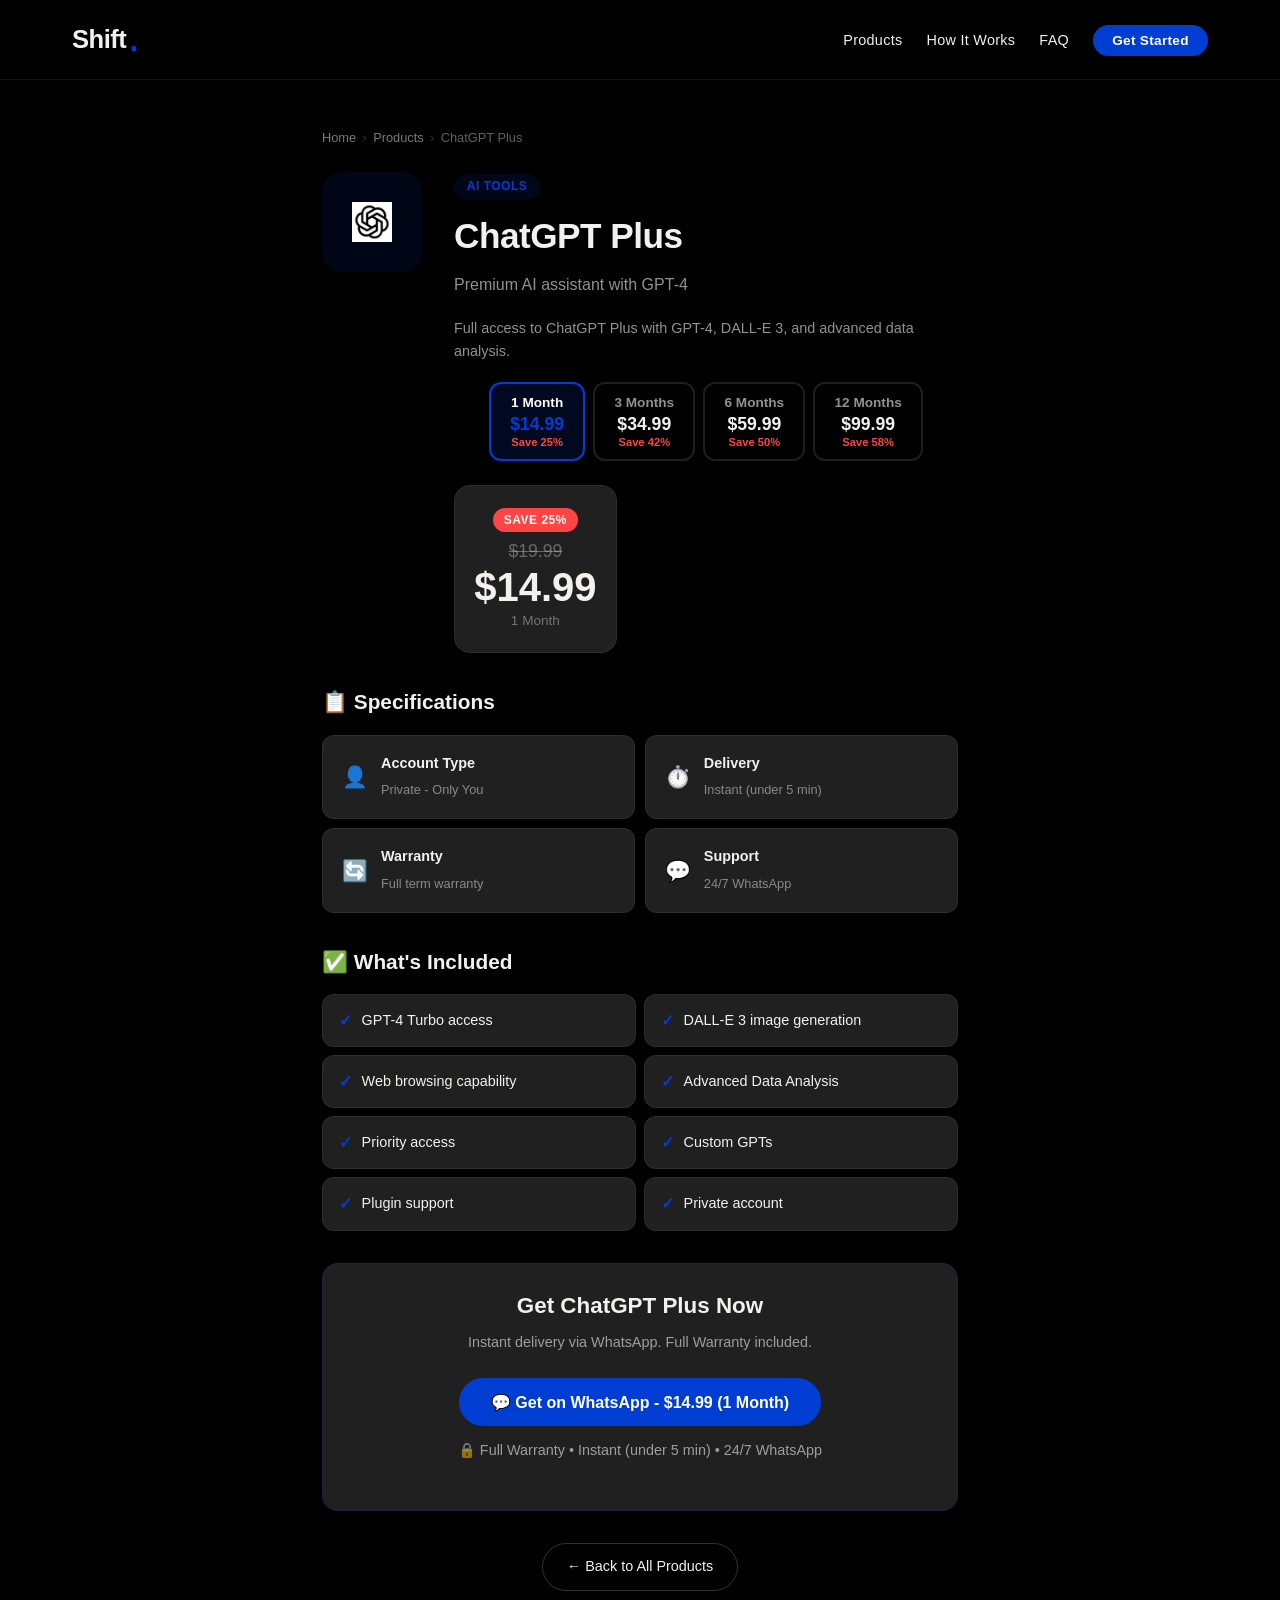
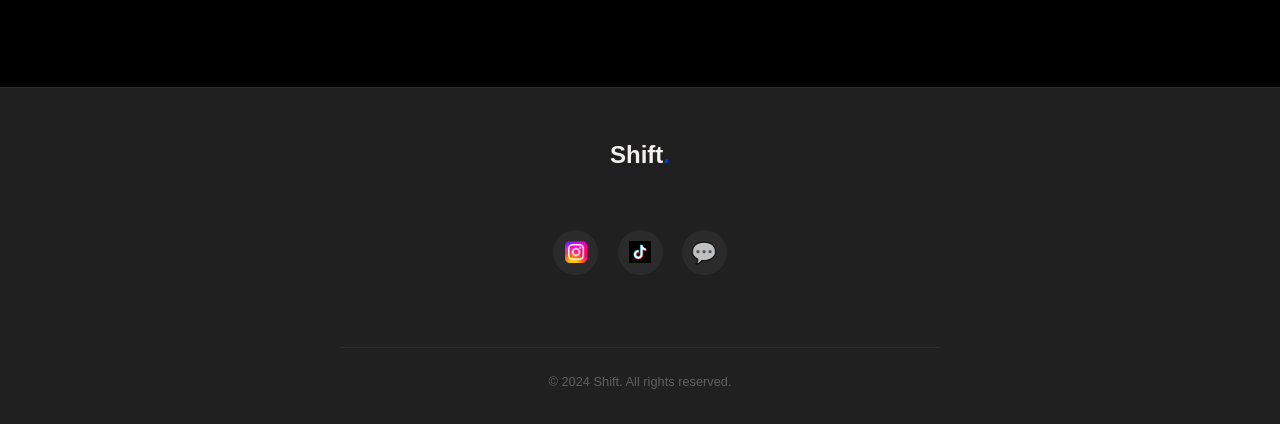
==== product.html @ 3e0c316a "Initial commit - Shift Agency website" ====
<!DOCTYPE html>
<html lang="en">
<head>
    <meta charset="UTF-8">
    <meta name="viewport" content="width=device-width, initial-scale=1.0, maximum-scale=1.0, user-scalable=no">
    <meta name="theme-color" content="#000000">
    <title>Product Details - Shift</title>
    <link rel="stylesheet" href="styles.css">
    <style>
        .product-detail {
            padding: 6rem 1rem 3rem;
            max-width: 700px;
            margin: 0 auto;
        }
        .breadcrumb {
            display: flex;
            align-items: center;
            gap: 0.4rem;
            margin-bottom: 1.5rem;
            color: rgba(242, 241, 238, 0.4);
            font-size: 0.8rem;
            flex-wrap: wrap;
        }
        .breadcrumb a {
            color: rgba(242, 241, 238, 0.5);
            text-decoration: none;
            transition: var(--transition);
        }
        .breadcrumb a:hover, .breadcrumb a:active { color: var(--blue); }
        .breadcrumb .separator { color: rgba(242, 241, 238, 0.2); }
        .product-header {
            display: flex;
            gap: 1.2rem;
            margin-bottom: 2rem;
            flex-direction: column;
            align-items: center;
            text-align: center;
        }
        .product-icon-large {
            font-size: 4rem;
            background: rgba(0, 62, 211, 0.1);
            width: 100px;
            height: 100px;
            border-radius: 20px;
            display: flex;
            align-items: center;
            justify-content: center;
            flex-shrink: 0;
        }
        .product-info { width: 100%; }
        .product-category-tag {
            display: inline-block;
            background: rgba(0, 62, 211, 0.12);
            color: var(--blue);
            padding: 0.2rem 0.8rem;
            border-radius: 50px;
            font-size: 0.75rem;
            font-weight: 600;
            letter-spacing: 0.5px;
            text-transform: uppercase;
            margin-bottom: 0.5rem;
        }
        .product-info h1 {
            font-size: 1.8rem;
            font-weight: 900;
            margin-bottom: 0.5rem;
            letter-spacing: -0.5px;
        }
        .product-info .tagline {
            color: rgba(242, 241, 238, 0.6);
            font-size: 1rem;
            margin-bottom: 1.2rem;
        }
        .price-box {
            background: var(--dark-grey);
            border-radius: 16px;
            padding: 1.2rem;
            border: 1px solid rgba(242, 241, 238, 0.06);
            display: inline-block;
            text-align: center;
        }
        .price-box .discount-badge {
            background: var(--red);
            color: var(--white);
            padding: 0.15rem 0.7rem;
            border-radius: 50px;
            font-size: 0.75rem;
            font-weight: 700;
            display: inline-block;
            margin-bottom: 0.3rem;
        }
        .price-box .old-price {
            font-size: 1.1rem;
            color: rgba(242, 241, 238, 0.35);
            text-decoration: line-through;
            margin-bottom: 0.15rem;
        }
        .price-box .current-price {
            font-size: 2.5rem;
            font-weight: 900;
            color: var(--light-yellow);
            line-height: 1;
        }
        .price-box .period {
            color: rgba(242, 241, 238, 0.4);
            font-size: 0.85rem;
        }
        .specs-grid {
            display: grid;
            grid-template-columns: 1fr;
            gap: 0.6rem;
            margin-bottom: 2rem;
        }
        .spec-item {
            background: var(--dark-grey);
            border-radius: 12px;
            padding: 1rem 1.2rem;
            border: 1px solid rgba(242, 241, 238, 0.06);
            display: flex;
            align-items: center;
            gap: 0.8rem;
        }
        .spec-icon { font-size: 1.3rem; flex-shrink: 0; }
        .spec-text strong { display: block; font-size: 0.9rem; margin-bottom: 0.1rem; }
        .spec-text span { color: rgba(242, 241, 238, 0.5); font-size: 0.8rem; }
        .features-list {
            list-style: none;
            display: grid;
            grid-template-columns: 1fr;
            gap: 0.5rem;
            margin-bottom: 2rem;
        }
        .features-list li {
            background: var(--dark-grey);
            border-radius: 12px;
            padding: 0.8rem 1rem;
            border: 1px solid rgba(242, 241, 238, 0.06);
            display: flex;
            align-items: center;
            gap: 0.6rem;
            font-size: 0.9rem;
        }
        .features-list li::before {
            content: '✓';
            color: var(--blue);
            font-weight: 700;
            font-size: 1rem;
            flex-shrink: 0;
        }
        .cta-box {
            background: var(--dark-grey);
            border-radius: 16px;
            padding: 1.5rem;
            text-align: center;
            border: 1px solid rgba(0, 62, 211, 0.2);
            margin-bottom: 2rem;
        }
        .cta-box h2 { font-size: 1.4rem; font-weight: 800; margin-bottom: 0.5rem; }
        .cta-box p { color: rgba(242, 241, 238, 0.6); margin-bottom: 1.5rem; font-size: 0.9rem; }
        .btn-get-now {
            background: var(--blue);
            color: var(--white);
            padding: 0.9rem 2rem;
            border-radius: 50px;
            font-weight: 700;
            font-size: 1rem;
            border: none;
            cursor: pointer;
            transition: var(--transition);
            text-decoration: none;
            display: inline-flex;
            align-items: center;
            justify-content: center;
            gap: 0.5rem;
            font-family: inherit;
            width: 100%;
            -webkit-tap-highlight-color: transparent;
        }
        .btn-get-now:hover, .btn-get-now:active {
            background: #0030a8;
            transform: translateY(-2px);
            box-shadow: 0 12px 35px rgba(0, 62, 211, 0.4);
        }
        .guarantee-text {
            color: rgba(242, 241, 238, 0.4);
            font-size: 0.8rem;
            margin-top: 0.8rem;
        }
        @media (min-width: 768px) {
            .product-detail { padding: 8rem 2rem 4rem; }
            .product-header { flex-direction: row; text-align: left; align-items: flex-start; gap: 2rem; }
            .product-info h1 { font-size: 2.2rem; }
            .features-list { grid-template-columns: repeat(2, 1fr); }
            .specs-grid { grid-template-columns: repeat(2, 1fr); }
            .btn-get-now { width: auto; }
        }
    </style>
</head>
<body>

    <nav class="navbar" id="navbar">
        <div class="nav-container">
            <a href="index.html" class="logo">Shift<span class="logo-dot">.</span></a>
            <ul class="nav-links" id="navLinks">
                <li><a href="index.html#products">Products</a></li>
                <li><a href="index.html#how-it-works">How It Works</a></li>
                <li><a href="index.html#faq">FAQ</a></li>
                <li><a href="index.html#products" class="nav-cta">Get Started</a></li>
            </ul>
            <div class="hamburger" id="hamburger" onclick="toggleMenu()">
                <span></span><span></span><span></span>
            </div>
        </div>
    </nav>

    <section class="product-detail" id="productDetail"></section>

    <footer class="footer">
        <div class="footer-container">
            <div class="footer-logo">Shift<span style="color: var(--blue);">.</span></div>
            <div class="footer-social">
                <a href="https://instagram.com/0shiftagency" target="_blank" title="Instagram">
                    <img src="images/instagram_logo.png" alt="Instagram" class="social-icon-img">
                </a>
                <a href="https://tiktok.com/@0shiftagency" target="_blank" title="TikTok">
                    <img src="images/tiktok_logo.png" alt="TikTok" class="social-icon-img">
                </a>
                <a href="#" onclick="openWhatsApp('General Inquiry', '0', ''); return false;" title="WhatsApp">💬</a>
            </div>
            <div class="footer-bottom"><p>&copy; 2024 Shift. All rights reserved.</p></div>
        </div>
    </footer>

    <div class="modal-overlay" id="whatsappModal">
        <div class="modal">
            <div class="modal-icon">💬</div>
            <h3>Complete on WhatsApp</h3>
            <p>You're interested in: <strong class="modal-product-name" id="modalProductName"></strong></p>
            <a href="#" class="btn-whatsapp" id="whatsappLink" target="_blank">💬 Continue to WhatsApp</a>
            <button class="btn-cancel" onclick="closeModal()">Cancel</button>
        </div>
    </div>

    <button class="scroll-top" id="scrollTop" onclick="window.scrollTo({top: 0, behavior: 'smooth'})">↑</button>

    <script src="script.js"></script>
</body>
</html>
---- styles.css ----
:root {
    --black: #000000;
    --dark-grey: #202020;
    --light-yellow: #f2f1ee;
    --blue: #003ed3;
    --white: #ffffff;
    --red: #ff4444;
    --green: #25D366;
    --transition: all 0.3s cubic-bezier(0.4, 0, 0.2, 1);
}

* {
    margin: 0;
    padding: 0;
    box-sizing: border-box;
}

html {
    scroll-behavior: smooth;
}

body {
    font-family: 'Inter', -apple-system, BlinkMacSystemFont, 'Segoe UI', Roboto, sans-serif;
    background-color: var(--black);
    color: var(--light-yellow);
    line-height: 1.6;
    overflow-x: hidden;
    -webkit-font-smoothing: antialiased;
}

/* ===== NAVBAR - Mobile First ===== */
.navbar {
    position: fixed;
    top: 0;
    left: 0;
    width: 100%;
    z-index: 1000;
    background: rgba(0, 0, 0, 0.9);
    backdrop-filter: blur(20px);
    -webkit-backdrop-filter: blur(20px);
    border-bottom: 1px solid rgba(242, 241, 238, 0.08);
    transition: var(--transition);
    padding: 0;
}

.navbar.scrolled {
    background: rgba(0, 0, 0, 0.95);
    box-shadow: 0 4px 30px rgba(0, 0, 0, 0.5);
}

.nav-container {
    max-width: 1200px;
    margin: 0 auto;
    display: flex;
    justify-content: space-between;
    align-items: center;
    padding: 1rem 1.2rem;
    flex-wrap: wrap;
}

.logo {
    font-size: 1.6rem;
    font-weight: 800;
    letter-spacing: -0.5px;
    color: var(--light-yellow);
    text-decoration: none;
    display: flex;
    align-items: center;
    gap: 0.2rem;
}

.logo-dot {
    color: var(--blue);
    font-size: 2rem;
    line-height: 1;
}

.nav-links {
    display: flex;
    list-style: none;
    gap: 1.5rem;
    align-items: center;
}

.nav-links a {
    color: var(--light-yellow);
    text-decoration: none;
    font-weight: 500;
    font-size: 0.9rem;
    transition: var(--transition);
    position: relative;
    letter-spacing: 0.3px;
}

.nav-links a::after {
    content: '';
    position: absolute;
    bottom: -4px;
    left: 0;
    width: 0;
    height: 2px;
    background: var(--blue);
    transition: var(--transition);
}

.nav-links a:hover,
.nav-links a.active {
    color: var(--blue);
}

.nav-links a:hover::after,
.nav-links a.active::after {
    width: 100%;
}

.nav-cta {
    background: var(--blue);
    padding: 0.5rem 1.2rem !important;
    border-radius: 50px;
    font-weight: 600 !important;
    color: var(--white) !important;
    font-size: 0.85rem !important;
}

.nav-cta:hover {
    background: #0030a8;
    transform: translateY(-2px);
    box-shadow: 0 8px 25px rgba(0, 62, 211, 0.4);
    color: var(--white) !important;
}

.nav-cta::after {
    display: none !important;
}

/* Social Icons in Nav */
.nav-social {
    display: flex;
    gap: 0.8rem;
    align-items: center;
}

.nav-social a {
    color: rgba(242, 241, 238, 0.6);
    font-size: 1.2rem;
    transition: var(--transition);
    text-decoration: none;
}

.nav-social a:hover {
    color: var(--blue);
    transform: translateY(-2px);
}

/* Mobile Menu */
.hamburger {
    display: none;
    flex-direction: column;
    cursor: pointer;
    gap: 5px;
    z-index: 1001;
    padding: 5px;
}

.hamburger span {
    width: 26px;
    height: 2.5px;
    background: var(--light-yellow);
    transition: var(--transition);
    border-radius: 2px;
    display: block;
}

.hamburger.active span:nth-child(1) {
    transform: rotate(45deg) translate(5px, 5px);
}

.hamburger.active span:nth-child(2) {
    opacity: 0;
}

.hamburger.active span:nth-child(3) {
    transform: rotate(-45deg) translate(5px, -5px);
}

/* ===== BUTTONS ===== */
.btn {
    padding: 0.75rem 1.5rem;
    border-radius: 50px;
    font-weight: 600;
    font-size: 0.9rem;
    text-decoration: none;
    cursor: pointer;
    border: none;
    transition: var(--transition);
    display: inline-flex;
    align-items: center;
    gap: 0.5rem;
    letter-spacing: 0.3px;
    font-family: inherit;
    -webkit-tap-highlight-color: transparent;
}

.btn-primary {
    background: var(--blue);
    color: var(--white);
}

.btn-primary:hover,
.btn-primary:active {
    background: #0030a8;
    transform: translateY(-2px);
    box-shadow: 0 10px 30px rgba(0, 62, 211, 0.4);
}

.btn-outline {
    background: transparent;
    color: var(--light-yellow);
    border: 2px solid var(--light-yellow);
}

.btn-outline:hover,
.btn-outline:active {
    background: var(--light-yellow);
    color: var(--black);
    transform: translateY(-2px);
}

.btn-whatsapp {
    background: var(--green);
    color: #fff;
    padding: 0.9rem 1.8rem;
    border-radius: 50px;
    font-weight: 600;
    font-size: 1rem;
    text-decoration: none;
    display: inline-flex;
    align-items: center;
    gap: 0.75rem;
    transition: var(--transition);
    border: none;
    cursor: pointer;
    font-family: inherit;
}

.btn-whatsapp:hover,
.btn-whatsapp:active {
    background: #1ea952;
    transform: translateY(-2px);
    box-shadow: 0 12px 35px rgba(37, 211, 102, 0.3);
}

.btn-back {
    background: transparent;
    color: var(--light-yellow);
    border: 1px solid rgba(242, 241, 238, 0.2);
    padding: 0.7rem 1.5rem;
    border-radius: 50px;
    font-weight: 500;
    font-size: 0.9rem;
    cursor: pointer;
    transition: var(--transition);
    display: inline-flex;
    align-items: center;
    gap: 0.5rem;
    text-decoration: none;
    font-family: inherit;
}

.btn-back:hover {
    background: rgba(242, 241, 238, 0.05);
    border-color: var(--blue);
    color: var(--blue);
}

.btn-buy {
    width: 100%;
    padding: 0.9rem;
    background: var(--blue);
    color: var(--white);
    border: none;
    border-radius: 50px;
    font-weight: 600;
    font-size: 0.95rem;
    cursor: pointer;
    transition: var(--transition);
    letter-spacing: 0.3px;
    font-family: inherit;
    -webkit-tap-highlight-color: transparent;
}

.btn-buy:hover,
.btn-buy:active {
    background: #0030a8;
    box-shadow: 0 10px 30px rgba(0, 62, 211, 0.4);
    transform: translateY(-2px);
}

.btn-buy.popular {
    background: var(--light-yellow);
    color: var(--black);
}

.btn-buy.popular:hover,
.btn-buy.popular:active {
    background: #e8e6d8;
    box-shadow: 0 10px 30px rgba(242, 241, 238, 0.3);
}

/* ===== SEARCH BAR ===== */
.search-section {
    padding: 1rem 1.2rem;
    max-width: 600px;
    margin: 0 auto;
}

.search-container {
    position: relative;
    width: 100%;
}

.search-input {
    width: 100%;
    padding: 0.9rem 1.2rem 0.9rem 3rem;
    border-radius: 50px;
    border: 2px solid rgba(242, 241, 238, 0.15);
    background: var(--dark-grey);
    color: var(--light-yellow);
    font-size: 1rem;
    font-family: inherit;
    transition: var(--transition);
    outline: none;
}

.search-input:focus {
    border-color: var(--blue);
    box-shadow: 0 0 0 4px rgba(0, 62, 211, 0.1);
}

.search-input::placeholder {
    color: rgba(242, 241, 238, 0.4);
}

.search-icon {
    position: absolute;
    left: 1.2rem;
    top: 50%;
    transform: translateY(-50%);
    color: rgba(242, 241, 238, 0.4);
    font-size: 1.1rem;
    pointer-events: none;
}

.search-clear {
    position: absolute;
    right: 1.2rem;
    top: 50%;
    transform: translateY(-50%);
    background: none;
    border: none;
    color: rgba(242, 241, 238, 0.4);
    cursor: pointer;
    font-size: 1.2rem;
    padding: 5px;
    display: none;
    transition: var(--transition);
}

.search-clear.visible {
    display: block;
}

.search-clear:hover {
    color: var(--light-yellow);
}

.no-results {
    text-align: center;
    padding: 3rem 1rem;
    color: rgba(242, 241, 238, 0.5);
    font-size: 1rem;
    grid-column: 1 / -1;
}

.no-results .icon {
    font-size: 3rem;
    display: block;
    margin-bottom: 1rem;
}

/* ===== SECTION HEADERS ===== */
.section-header {
    text-align: center;
    margin-bottom: 2.5rem;
    padding: 0 1rem;
}

.section-header h2 {
    font-size: 2rem;
    font-weight: 900;
    letter-spacing: -1px;
    margin-bottom: 0.75rem;
}

.section-header h2 span {
    color: var(--blue);
}

.section-header p {
    color: rgba(242, 241, 238, 0.6);
    font-size: 0.95rem;
    max-width: 500px;
    margin: 0 auto;
}

/* ===== PRICE STYLES ===== */
.price-container {
    display: flex;
    align-items: baseline;
    gap: 0.6rem;
    margin-bottom: 0.25rem;
    flex-wrap: wrap;
}

.current-price {
    font-size: 1.8rem;
    font-weight: 900;
    color: var(--light-yellow);
}

.old-price {
    font-size: 0.95rem;
    color: rgba(242, 241, 238, 0.4);
    text-decoration: line-through;
    font-weight: 500;
}

.discount-badge {
    background: var(--red);
    color: var(--white);
    padding: 0.15rem 0.6rem;
    border-radius: 50px;
    font-size: 0.75rem;
    font-weight: 700;
    letter-spacing: 0.5px;
}

.price-period {
    color: rgba(242, 241, 238, 0.4);
    font-size: 0.8rem;
    margin-top: 0.25rem;
}

/* ===== FOOTER ===== */
.footer {
    background: var(--dark-grey);
    padding: 3rem 1.2rem 2rem;
    border-top: 1px solid rgba(242, 241, 238, 0.05);
}

.footer-container {
    max-width: 600px;
    margin: 0 auto;
    display: flex;
    flex-direction: column;
    gap: 2rem;
    text-align: center;
}

.footer-logo {
    font-size: 1.5rem;
    font-weight: 800;
    margin-bottom: 1rem;
    color: var(--light-yellow);
}

.footer-about p {
    color: rgba(242, 241, 238, 0.5);
    font-size: 0.9rem;
    line-height: 1.7;
    max-width: 400px;
    margin: 0 auto;
}

.footer-social {
    display: flex;
    justify-content: center;
    gap: 1.2rem;
    margin: 0.5rem 0;
}

.footer-social a {
    width: 45px;
    height: 45px;
    border-radius: 50%;
    background: rgba(242, 241, 238, 0.05);
    display: flex;
    align-items: center;
    justify-content: center;
    color: rgba(242, 241, 238, 0.7);
    font-size: 1.3rem;
    text-decoration: none;
    transition: var(--transition);
}

.footer-social a:hover {
    background: var(--blue);
    color: var(--white);
    transform: translateY(-3px);
}

.footer-links {
    display: flex;
    justify-content: center;
    gap: 1.5rem;
    flex-wrap: wrap;
}

.footer-links a {
    color: rgba(242, 241, 238, 0.5);
    text-decoration: none;
    transition: var(--transition);
    font-size: 0.9rem;
}

.footer-links a:hover {
    color: var(--blue);
}

.footer-bottom {
    text-align: center;
    margin-top: 2rem;
    padding-top: 1.5rem;
    border-top: 1px solid rgba(242, 241, 238, 0.05);
    color: rgba(242, 241, 238, 0.3);
    font-size: 0.8rem;
}

/* ===== WHATSAPP MODAL ===== */
.modal-overlay {
    position: fixed;
    top: 0;
    left: 0;
    width: 100%;
    height: 100%;
    background: rgba(0, 0, 0, 0.85);
    backdrop-filter: blur(5px);
    z-index: 2000;
    display: flex;
    align-items: center;
    justify-content: center;
    opacity: 0;
    pointer-events: none;
    transition: opacity 0.3s ease;
    padding: 1rem;
}

.modal-overlay.active {
    opacity: 1;
    pointer-events: all;
}

.modal {
    background: var(--dark-grey);
    border-radius: 20px;
    padding: 2rem 1.5rem;
    text-align: center;
    max-width: 400px;
    width: 100%;
    border: 1px solid rgba(242, 241, 238, 0.1);
    transform: translateY(20px);
    transition: transform 0.3s ease;
}

.modal-overlay.active .modal {
    transform: translateY(0);
}

.modal-icon {
    width: 70px;
    height: 70px;
    background: rgba(37, 211, 102, 0.15);
    border-radius: 50%;
    display: flex;
    align-items: center;
    justify-content: center;
    font-size: 2rem;
    margin: 0 auto 1.2rem;
}

.modal h3 {
    font-size: 1.3rem;
    margin-bottom: 0.5rem;
}

.modal p {
    color: rgba(242, 241, 238, 0.6);
    margin-bottom: 1.2rem;
    font-size: 0.9rem;
}

.modal-product-name {
    color: var(--blue);
    font-weight: 700;
}

.btn-cancel {
    display: block;
    margin: 1rem auto 0;
    background: none;
    border: none;
    color: rgba(242, 241, 238, 0.5);
    cursor: pointer;
    font-size: 0.85rem;
    padding: 0.5rem;
    transition: var(--transition);
    font-family: inherit;
}

.btn-cancel:hover {
    color: var(--light-yellow);
}

/* ===== SCROLL TO TOP ===== */
.scroll-top {
    position: fixed;
    bottom: 1.5rem;
    right: 1.5rem;
    width: 45px;
    height: 45px;
    background: var(--blue);
    border-radius: 50%;
    display: flex;
    align-items: center;
    justify-content: center;
    cursor: pointer;
    border: none;
    color: var(--white);
    font-size: 1.2rem;
    opacity: 0;
    pointer-events: none;
    transition: var(--transition);
    z-index: 999;
    box-shadow: 0 4px 15px rgba(0, 62, 211, 0.3);
}

.scroll-top.visible {
    opacity: 1;
    pointer-events: all;
}

.scroll-top:active {
    background: #0030a8;
    transform: scale(0.95);
}

/* ===== ANIMATIONS ===== */
@keyframes fadeInUp {
    from {
        opacity: 0;
        transform: translateY(20px);
    }
    to {
        opacity: 1;
        transform: translateY(0);
    }
}

/* ===== MOBILE-FIRST MEDIA QUERIES ===== */
/* Small phones (320px - 374px) */
@media (max-width: 374px) {
    .hero h1 {
        font-size: 1.8rem !important;
    }
    .products-grid {
        grid-template-columns: 1fr !important;
    }
}

/* Most phones (375px - 767px) */
@media (max-width: 767px) {
    .nav-links {
        position: fixed;
        top: 0;
        right: -100%;
        width: 100%;
        height: 100vh;
        background: rgba(0, 0, 0, 0.98);
        backdrop-filter: blur(20px);
        flex-direction: column;
        justify-content: center;
        gap: 2rem;
        transition: right 0.3s ease;
        z-index: 1000;
    }

    .nav-links.active {
        right: 0;
    }

    .nav-links a {
        font-size: 1.2rem;
    }

    .hamburger {
        display: flex;
    }

    .nav-social {
        display: none;
    }

    .hero {
        min-height: auto !important;
        padding: 6rem 1rem 3rem !important;
    }

    .hero h1 {
        font-size: 2.2rem !important;
    }

    .hero-subtitle {
        font-size: 1rem !important;
    }

    .hero-buttons {
        flex-direction: column;
        align-items: center;
        gap: 0.8rem !important;
    }

    .hero-buttons .btn {
        width: 100%;
        justify-content: center;
    }

    .products-grid {
        grid-template-columns: 1fr;
    }

    .product-card {
        padding: 1.5rem !important;
    }

    .section-header h2 {
        font-size: 1.7rem;
    }

    .stats-container {
        grid-template-columns: repeat(2, 1fr) !important;
        gap: 1rem !important;
    }

    .stat-item h3 {
        font-size: 1.8rem !important;
    }

    .search-section {
        padding: 0.8rem 1rem;
    }
}

/* Tablets (768px - 1023px) */
@media (min-width: 768px) and (max-width: 1023px) {
    .products-grid {
        grid-template-columns: repeat(2, 1fr) !important;
    }
    
    .hero h1 {
        font-size: 3rem !important;
    }
}

/* Desktop (1024px+) */
@media (min-width: 1024px) {
    .nav-container {
        padding: 1.2rem 2rem;
    }

    .products-grid {
        grid-template-columns: repeat(3, 1fr);
    }

    .hero h1 {
        font-size: 3.5rem;
    }
}

/* Large Desktop (1200px+) */
@media (min-width: 1200px) {
    .products-grid {
        grid-template-columns: repeat(4, 1fr);
    }
}
/* ===== FAQ SECTION ===== */
.faq {
    padding: 3rem 1rem;
    background: var(--dark-grey);
}

.faq-container {
    max-width: 600px;
    margin: 0 auto;
}

.faq-item {
    background: rgba(0, 0, 0, 0.3);
    border-radius: 12px;
    margin-bottom: 0.75rem;
    cursor: pointer;
    transition: var(--transition);
    overflow: hidden;
    border: 1px solid rgba(242, 241, 238, 0.06);
}

.faq-item:hover {
    border-color: rgba(242, 241, 238, 0.12);
}

.faq-item.active {
    border-color: rgba(0, 62, 211, 0.3);
    background: rgba(0, 0, 0, 0.4);
}

.faq-question {
    display: flex;
    justify-content: space-between;
    align-items: center;
    padding: 1.2rem 1.5rem;
    font-weight: 600;
    font-size: 0.95rem;
    color: var(--light-yellow);
    gap: 1rem;
}

.faq-question .icon {
    font-size: 1.4rem;
    transition: transform 0.3s ease;
    color: var(--blue);
    flex-shrink: 0;
    width: 28px;
    height: 28px;
    display: flex;
    align-items: center;
    justify-content: center;
    background: rgba(0, 62, 211, 0.1);
    border-radius: 50%;
    line-height: 1;
}

.faq-item.active .faq-question .icon {
    transform: rotate(45deg);
    background: rgba(0, 62, 211, 0.2);
}

.faq-answer {
    max-height: 0;
    overflow: hidden;
    transition: max-height 0.4s ease, padding 0.4s ease;
    color: rgba(242, 241, 238, 0.6);
    font-size: 0.85rem;
    line-height: 1.7;
}

.faq-item.active .faq-answer {
    max-height: 500px;
    padding: 0 1.5rem 1.2rem 1.5rem;
}

/* Tablet & Desktop */
@media (min-width: 768px) {
    .faq {
        padding: 4rem 2rem;
    }
    
    .faq-question {
        font-size: 1rem;
        padding: 1.3rem 1.8rem;
    }
    
    .faq-item.active .faq-answer {
        padding: 0 1.8rem 1.3rem 1.8rem;
    }
}
/* =============================================
   DURATION SELECTOR STYLES (ADD TO styles.css)
   ============================================= */

.duration-selector {
    display: flex;
    flex-wrap: wrap;
    gap: 0.5rem;
    margin-bottom: 1.5rem;
    justify-content: center;
}

.duration-btn {
    padding: 0.7rem 1.2rem;
    border-radius: 12px;
    border: 2px solid rgba(242, 241, 238, 0.12);
    background: transparent;
    color: rgba(242, 241, 238, 0.6);
    cursor: pointer;
    font-size: 0.85rem;
    font-weight: 600;
    transition: var(--transition);
    font-family: inherit;
    -webkit-tap-highlight-color: transparent;
    text-align: center;
    min-width: 70px;
}

.duration-btn .dur-price {
    display: block;
    font-size: 1.1rem;
    font-weight: 800;
    margin-top: 0.2rem;
    color: var(--light-yellow);
}

.duration-btn .dur-save {
    display: block;
    font-size: 0.7rem;
    color: var(--red);
    margin-top: 0.1rem;
}

.duration-btn:hover {
    border-color: rgba(0, 62, 211, 0.4);
    color: var(--light-yellow);
}

.duration-btn.active {
    border-color: var(--blue);
    background: rgba(0, 62, 211, 0.15);
    color: var(--white);
}

.duration-btn.active .dur-price {
    color: var(--blue);
}

.duration-badge {
    display: inline-block;
    background: rgba(0, 62, 211, 0.1);
    color: var(--blue);
    padding: 0.2rem 0.7rem;
    border-radius: 50px;
    font-size: 0.7rem;
    font-weight: 600;
    margin-top: 0.5rem;
}

.no-duration-badge {
    display: inline-block;
    background: rgba(255, 68, 68, 0.1);
    color: var(--red);
    padding: 0.2rem 0.7rem;
    border-radius: 50px;
    font-size: 0.7rem;
    font-weight: 600;
    margin-top: 0.5rem;
}

/* Product icon container for images */
.product-icon img,
.product-icon-large img {
    width: 40px;
    height: 40px;
    object-fit: contain;
}

.product-icon-large img {
    width: 60px;
    height: 60px;
}

/* Social icon images in nav & footer */
.social-icon-img {
    width: 22px;
    height: 22px;
    object-fit: contain;
    vertical-align: middle;
}

.footer-social .social-icon-img {
    width: 22px;
    height: 22px;
}

/* FAQ section (if missing) */
.faq {
    padding: 3rem 1rem;
    background: var(--dark-grey);
}

.faq-container {
    max-width: 600px;
    margin: 0 auto;
}

.faq-item {
    background: rgba(0, 0, 0, 0.3);
    border-radius: 12px;
    margin-bottom: 0.75rem;
    cursor: pointer;
    transition: var(--transition);
    overflow: hidden;
    border: 1px solid rgba(242, 241, 238, 0.06);
}

.faq-item:hover {
    border-color: rgba(242, 241, 238, 0.12);
}

.faq-item.active {
    border-color: rgba(0, 62, 211, 0.3);
    background: rgba(0, 0, 0, 0.4);
}

.faq-question {
    display: flex;
    justify-content: space-between;
    align-items: center;
    padding: 1.2rem 1.5rem;
    font-weight: 600;
    font-size: 0.95rem;
    color: var(--light-yellow);
    gap: 1rem;
}

.faq-question .icon {
    font-size: 1.4rem;
    transition: transform 0.3s ease;
    color: var(--blue);
    flex-shrink: 0;
    width: 28px;
    height: 28px;
    display: flex;
    align-items: center;
    justify-content: center;
    background: rgba(0, 62, 211, 0.1);
    border-radius: 50%;
    line-height: 1;
}

.faq-item.active .faq-question .icon {
    transform: rotate(45deg);
    background: rgba(0, 62, 211, 0.2);
}

.faq-answer {
    max-height: 0;
    overflow: hidden;
    transition: max-height 0.4s ease, padding 0.4s ease;
    color: rgba(242, 241, 238, 0.6);
    font-size: 0.85rem;
    line-height: 1.7;
}

.faq-item.active .faq-answer {
    max-height: 500px;
    padding: 0 1.5rem 1.2rem 1.5rem;
}

@media (min-width: 768px) {
    .faq {
        padding: 4rem 2rem;
    }
    
    .faq-question {
        font-size: 1rem;
        padding: 1.3rem 1.8rem;
    }
    
    .faq-item.active .faq-answer {
        padding: 0 1.8rem 1.3rem 1.8rem;
    }
}
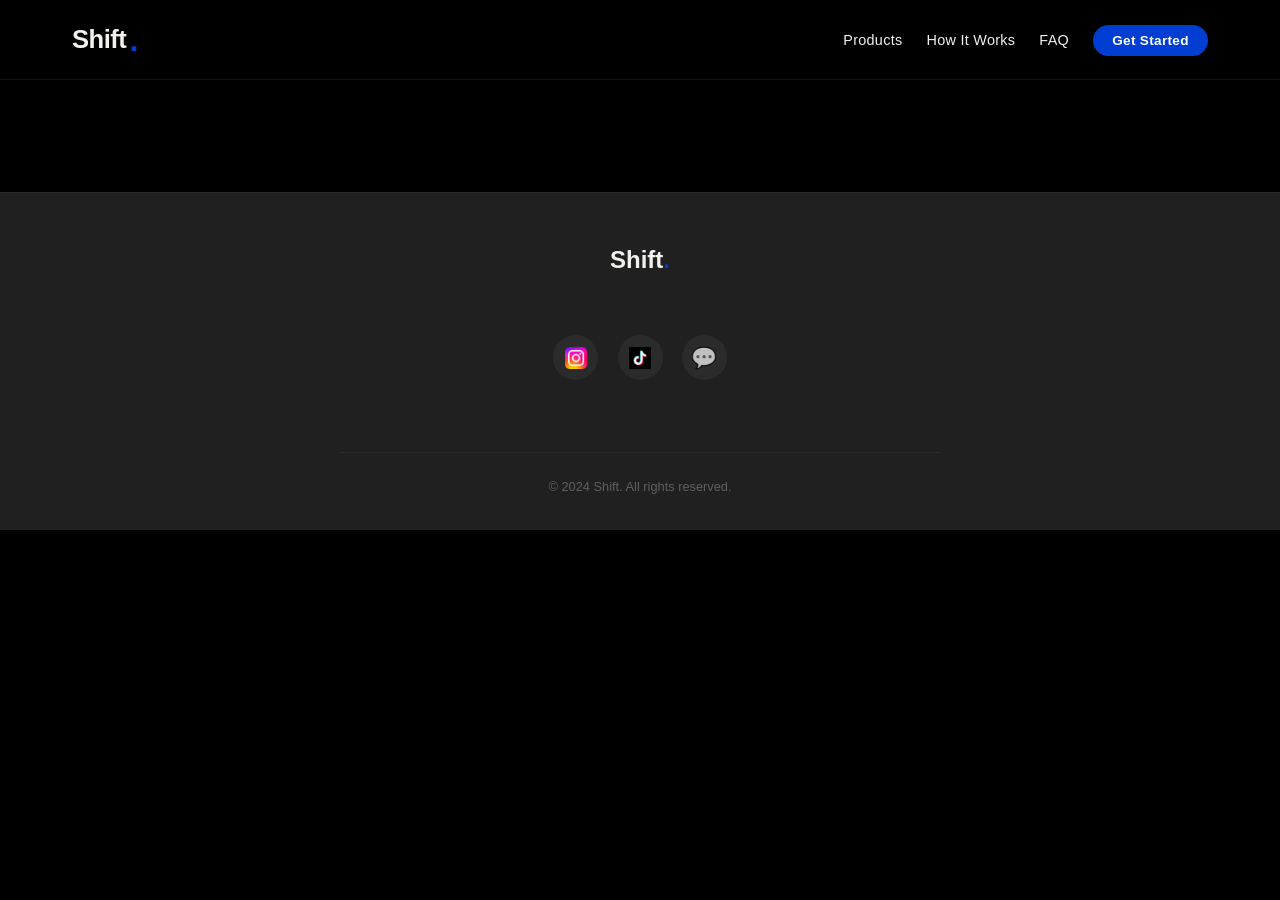
==== commit 6796ca97: "msg" ====
--- a/product.html
+++ b/product.html
@@ -5,6 +5,10 @@
     <meta name="viewport" content="width=device-width, initial-scale=1.0, maximum-scale=1.0, user-scalable=no">
     <meta name="theme-color" content="#000000">
     <title>Product Details - Shift</title>
+    <link rel="icon" type="image/png" sizes="32x32" href="images/favicon_io/favicon-32x32.png">
+<link rel="icon" type="image/png" sizes="16x16" href="images/favicon_io/favicon-16x16.png">
+<link rel="apple-touch-icon" sizes="180x180" href="images/favicon_io/apple-touch-icon.png">
+<link rel="shortcut icon" href="images/favicon_io/favicon.ico">
     <link rel="stylesheet" href="styles.css">
     <style>
         .product-detail {
--- a/styles.css
+++ b/styles.css
@@ -1076,4 +1076,43 @@
     .faq-item.active .faq-answer {
         padding: 0 1.8rem 1.3rem 1.8rem;
     }
+}
+/* ===== UNAVAILABLE PRODUCT ===== */
+.product-card.unavailable {
+    opacity: 0.5;
+    cursor: not-allowed;
+    pointer-events: none;
+    position: relative;
+}
+
+.product-card.unavailable::after {
+    content: 'Currently Unavailable';
+    position: absolute;
+    top: 50%;
+    left: 50%;
+    transform: translate(-50%, -50%) rotate(-15deg);
+    background: var(--red);
+    color: var(--white);
+    padding: 0.5rem 1.5rem;
+    border-radius: 8px;
+    font-size: 0.9rem;
+    font-weight: 700;
+    letter-spacing: 1px;
+    text-transform: uppercase;
+    z-index: 2;
+    white-space: nowrap;
+}
+
+.unavailable-badge {
+    display: inline-block;
+    background: rgba(255, 68, 68, 0.15);
+    color: var(--red);
+    padding: 0.2rem 0.7rem;
+    border-radius: 50px;
+    font-size: 0.7rem;
+    font-weight: 700;
+    letter-spacing: 0.5px;
+    text-transform: uppercase;
+    margin-top: 0.5rem;
+    border: 1px solid rgba(255, 68, 68, 0.3);
 }
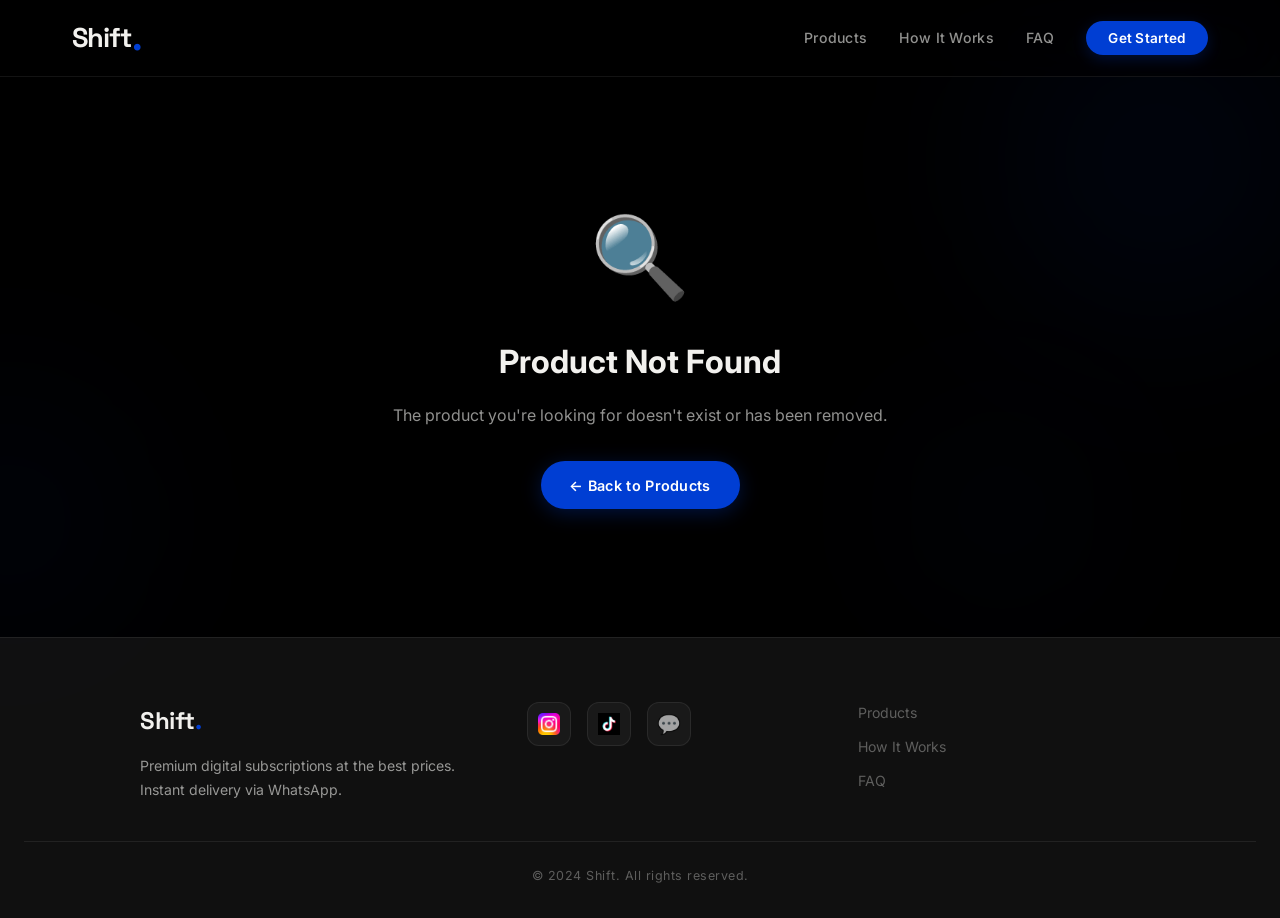
==== commit 8fc67dc7: "v2" ====
--- a/product.html
+++ b/product.html
@@ -4,204 +4,24 @@
     <meta charset="UTF-8">
     <meta name="viewport" content="width=device-width, initial-scale=1.0, maximum-scale=1.0, user-scalable=no">
     <meta name="theme-color" content="#000000">
-    <title>Product Details - Shift</title>
+    <meta name="description" content="Product details — Shift Premium Digital Subscriptions">
+    <title>Product Details — Shift</title>
     <link rel="icon" type="image/png" sizes="32x32" href="images/favicon_io/favicon-32x32.png">
-<link rel="icon" type="image/png" sizes="16x16" href="images/favicon_io/favicon-16x16.png">
-<link rel="apple-touch-icon" sizes="180x180" href="images/favicon_io/apple-touch-icon.png">
-<link rel="shortcut icon" href="images/favicon_io/favicon.ico">
+    <link rel="icon" type="image/png" sizes="16x16" href="images/favicon_io/favicon-16x16.png">
+    <link rel="apple-touch-icon" sizes="180x180" href="images/favicon_io/apple-touch-icon.png">
+    <link rel="shortcut icon" href="images/favicon_io/favicon.ico">
     <link rel="stylesheet" href="styles.css">
-    <style>
-        .product-detail {
-            padding: 6rem 1rem 3rem;
-            max-width: 700px;
-            margin: 0 auto;
-        }
-        .breadcrumb {
-            display: flex;
-            align-items: center;
-            gap: 0.4rem;
-            margin-bottom: 1.5rem;
-            color: rgba(242, 241, 238, 0.4);
-            font-size: 0.8rem;
-            flex-wrap: wrap;
-        }
-        .breadcrumb a {
-            color: rgba(242, 241, 238, 0.5);
-            text-decoration: none;
-            transition: var(--transition);
-        }
-        .breadcrumb a:hover, .breadcrumb a:active { color: var(--blue); }
-        .breadcrumb .separator { color: rgba(242, 241, 238, 0.2); }
-        .product-header {
-            display: flex;
-            gap: 1.2rem;
-            margin-bottom: 2rem;
-            flex-direction: column;
-            align-items: center;
-            text-align: center;
-        }
-        .product-icon-large {
-            font-size: 4rem;
-            background: rgba(0, 62, 211, 0.1);
-            width: 100px;
-            height: 100px;
-            border-radius: 20px;
-            display: flex;
-            align-items: center;
-            justify-content: center;
-            flex-shrink: 0;
-        }
-        .product-info { width: 100%; }
-        .product-category-tag {
-            display: inline-block;
-            background: rgba(0, 62, 211, 0.12);
-            color: var(--blue);
-            padding: 0.2rem 0.8rem;
-            border-radius: 50px;
-            font-size: 0.75rem;
-            font-weight: 600;
-            letter-spacing: 0.5px;
-            text-transform: uppercase;
-            margin-bottom: 0.5rem;
-        }
-        .product-info h1 {
-            font-size: 1.8rem;
-            font-weight: 900;
-            margin-bottom: 0.5rem;
-            letter-spacing: -0.5px;
-        }
-        .product-info .tagline {
-            color: rgba(242, 241, 238, 0.6);
-            font-size: 1rem;
-            margin-bottom: 1.2rem;
-        }
-        .price-box {
-            background: var(--dark-grey);
-            border-radius: 16px;
-            padding: 1.2rem;
-            border: 1px solid rgba(242, 241, 238, 0.06);
-            display: inline-block;
-            text-align: center;
-        }
-        .price-box .discount-badge {
-            background: var(--red);
-            color: var(--white);
-            padding: 0.15rem 0.7rem;
-            border-radius: 50px;
-            font-size: 0.75rem;
-            font-weight: 700;
-            display: inline-block;
-            margin-bottom: 0.3rem;
-        }
-        .price-box .old-price {
-            font-size: 1.1rem;
-            color: rgba(242, 241, 238, 0.35);
-            text-decoration: line-through;
-            margin-bottom: 0.15rem;
-        }
-        .price-box .current-price {
-            font-size: 2.5rem;
-            font-weight: 900;
-            color: var(--light-yellow);
-            line-height: 1;
-        }
-        .price-box .period {
-            color: rgba(242, 241, 238, 0.4);
-            font-size: 0.85rem;
-        }
-        .specs-grid {
-            display: grid;
-            grid-template-columns: 1fr;
-            gap: 0.6rem;
-            margin-bottom: 2rem;
-        }
-        .spec-item {
-            background: var(--dark-grey);
-            border-radius: 12px;
-            padding: 1rem 1.2rem;
-            border: 1px solid rgba(242, 241, 238, 0.06);
-            display: flex;
-            align-items: center;
-            gap: 0.8rem;
-        }
-        .spec-icon { font-size: 1.3rem; flex-shrink: 0; }
-        .spec-text strong { display: block; font-size: 0.9rem; margin-bottom: 0.1rem; }
-        .spec-text span { color: rgba(242, 241, 238, 0.5); font-size: 0.8rem; }
-        .features-list {
-            list-style: none;
-            display: grid;
-            grid-template-columns: 1fr;
-            gap: 0.5rem;
-            margin-bottom: 2rem;
-        }
-        .features-list li {
-            background: var(--dark-grey);
-            border-radius: 12px;
-            padding: 0.8rem 1rem;
-            border: 1px solid rgba(242, 241, 238, 0.06);
-            display: flex;
-            align-items: center;
-            gap: 0.6rem;
-            font-size: 0.9rem;
-        }
-        .features-list li::before {
-            content: '✓';
-            color: var(--blue);
-            font-weight: 700;
-            font-size: 1rem;
-            flex-shrink: 0;
-        }
-        .cta-box {
-            background: var(--dark-grey);
-            border-radius: 16px;
-            padding: 1.5rem;
-            text-align: center;
-            border: 1px solid rgba(0, 62, 211, 0.2);
-            margin-bottom: 2rem;
-        }
-        .cta-box h2 { font-size: 1.4rem; font-weight: 800; margin-bottom: 0.5rem; }
-        .cta-box p { color: rgba(242, 241, 238, 0.6); margin-bottom: 1.5rem; font-size: 0.9rem; }
-        .btn-get-now {
-            background: var(--blue);
-            color: var(--white);
-            padding: 0.9rem 2rem;
-            border-radius: 50px;
-            font-weight: 700;
-            font-size: 1rem;
-            border: none;
-            cursor: pointer;
-            transition: var(--transition);
-            text-decoration: none;
-            display: inline-flex;
-            align-items: center;
-            justify-content: center;
-            gap: 0.5rem;
-            font-family: inherit;
-            width: 100%;
-            -webkit-tap-highlight-color: transparent;
-        }
-        .btn-get-now:hover, .btn-get-now:active {
-            background: #0030a8;
-            transform: translateY(-2px);
-            box-shadow: 0 12px 35px rgba(0, 62, 211, 0.4);
-        }
-        .guarantee-text {
-            color: rgba(242, 241, 238, 0.4);
-            font-size: 0.8rem;
-            margin-top: 0.8rem;
-        }
-        @media (min-width: 768px) {
-            .product-detail { padding: 8rem 2rem 4rem; }
-            .product-header { flex-direction: row; text-align: left; align-items: flex-start; gap: 2rem; }
-            .product-info h1 { font-size: 2.2rem; }
-            .features-list { grid-template-columns: repeat(2, 1fr); }
-            .specs-grid { grid-template-columns: repeat(2, 1fr); }
-            .btn-get-now { width: auto; }
-        }
-    </style>
 </head>
 <body>
 
+    <!-- Background Orbs -->
+    <div class="bg-orbs" aria-hidden="true">
+        <div class="bg-orb bg-orb--1"></div>
+        <div class="bg-orb bg-orb--2"></div>
+        <div class="bg-orb bg-orb--3"></div>
+    </div>
+
+    <!-- ===== NAVBAR ===== -->
     <nav class="navbar" id="navbar">
         <div class="nav-container">
             <a href="index.html" class="logo">Shift<span class="logo-dot">.</span></a>
@@ -217,24 +37,41 @@
         </div>
     </nav>
 
+    <!-- Product detail rendered by JS -->
     <section class="product-detail" id="productDetail"></section>
 
+    <!-- ===== FOOTER ===== -->
     <footer class="footer">
         <div class="footer-container">
-            <div class="footer-logo">Shift<span style="color: var(--blue);">.</span></div>
-            <div class="footer-social">
-                <a href="https://instagram.com/0shiftagency" target="_blank" title="Instagram">
-                    <img src="images/instagram_logo.png" alt="Instagram" class="social-icon-img">
-                </a>
-                <a href="https://tiktok.com/@0shiftagency" target="_blank" title="TikTok">
-                    <img src="images/tiktok_logo.png" alt="TikTok" class="social-icon-img">
-                </a>
-                <a href="#" onclick="openWhatsApp('General Inquiry', '0', ''); return false;" title="WhatsApp">💬</a>
+            <div class="footer-about">
+                <div class="footer-logo">Shift<span style="color: var(--blue);">.</span></div>
+                <p>Premium digital subscriptions at the best prices. Instant delivery via WhatsApp.</p>
             </div>
-            <div class="footer-bottom"><p>&copy; 2024 Shift. All rights reserved.</p></div>
+            <div>
+                <div class="footer-social">
+                    <a href="https://instagram.com/0shiftagency" target="_blank" title="Instagram">
+                        <img src="images/instagram_logo.png" alt="Instagram" class="social-icon-img">
+                    </a>
+                    <a href="https://tiktok.com/@0shiftagency" target="_blank" title="TikTok">
+                        <img src="images/tiktok_logo.png" alt="TikTok" class="social-icon-img">
+                    </a>
+                    <a href="#" onclick="openWhatsApp('General Inquiry', '0', ''); return false;" title="WhatsApp">💬</a>
+                </div>
+            </div>
+            <div>
+                <div class="footer-links">
+                    <a href="index.html#products">Products</a>
+                    <a href="index.html#how-it-works">How It Works</a>
+                    <a href="index.html#faq">FAQ</a>
+                </div>
+            </div>
+        </div>
+        <div class="footer-bottom">
+            <p>&copy; 2024 Shift. All rights reserved.</p>
         </div>
     </footer>
 
+    <!-- ===== WHATSAPP MODAL ===== -->
     <div class="modal-overlay" id="whatsappModal">
         <div class="modal">
             <div class="modal-icon">💬</div>
--- a/styles.css
+++ b/styles.css
@@ -1,3 +1,10 @@
+/* =============================================
+   SHIFT — Glassmorphic Dark Premium Theme
+   ============================================= */
+
+@import url('https://fonts.googleapis.com/css2?family=Inter:wght@300;400;500;600;700;800;900&family=Space+Grotesk:wght@400;500;600;700&display=swap');
+
+/* ===== DESIGN TOKENS ===== */
 :root {
     --black: #000000;
     --dark-grey: #202020;
@@ -7,9 +14,22 @@
     --red: #ff4444;
     --green: #25D366;
     --transition: all 0.3s cubic-bezier(0.4, 0, 0.2, 1);
-}
-
-* {
+
+    /* Extended palette */
+    --blue-glow: rgba(0, 62, 211, 0.15);
+    --blue-subtle: rgba(0, 62, 211, 0.08);
+    --glass-bg: rgba(32, 32, 32, 0.6);
+    --glass-border: rgba(242, 241, 238, 0.08);
+    --glass-border-hover: rgba(242, 241, 238, 0.15);
+    --text-primary: var(--light-yellow);
+    --text-secondary: rgba(242, 241, 238, 0.6);
+    --text-muted: rgba(242, 241, 238, 0.35);
+    --card-radius: 20px;
+    --section-gap: 6rem;
+}
+
+/* ===== RESET & BASE ===== */
+*, *::before, *::after {
     margin: 0;
     padding: 0;
     box-sizing: border-box;
@@ -17,35 +37,119 @@
 
 html {
     scroll-behavior: smooth;
+    scroll-padding-top: 80px;
 }
 
 body {
     font-family: 'Inter', -apple-system, BlinkMacSystemFont, 'Segoe UI', Roboto, sans-serif;
     background-color: var(--black);
-    color: var(--light-yellow);
+    color: var(--text-primary);
     line-height: 1.6;
     overflow-x: hidden;
     -webkit-font-smoothing: antialiased;
-}
-
-/* ===== NAVBAR - Mobile First ===== */
+    -moz-osx-font-smoothing: grayscale;
+}
+
+/* ===== ANIMATED BACKGROUND ORBS ===== */
+.bg-orbs {
+    position: fixed;
+    top: 0;
+    left: 0;
+    width: 100%;
+    height: 100%;
+    pointer-events: none;
+    z-index: 0;
+    overflow: hidden;
+}
+
+.bg-orb {
+    position: absolute;
+    border-radius: 50%;
+    filter: blur(80px);
+    opacity: 0.5;
+}
+
+.bg-orb--1 {
+    width: 500px;
+    height: 500px;
+    background: radial-gradient(circle, rgba(0, 62, 211, 0.18), transparent 70%);
+    top: -10%;
+    right: -10%;
+    animation: orbFloat1 20s ease-in-out infinite;
+}
+
+.bg-orb--2 {
+    width: 400px;
+    height: 400px;
+    background: radial-gradient(circle, rgba(0, 62, 211, 0.12), transparent 70%);
+    bottom: 20%;
+    left: -15%;
+    animation: orbFloat2 25s ease-in-out infinite;
+}
+
+.bg-orb--3 {
+    width: 300px;
+    height: 300px;
+    background: radial-gradient(circle, rgba(0, 62, 211, 0.1), transparent 70%);
+    top: 40%;
+    right: 10%;
+    animation: orbFloat3 18s ease-in-out infinite;
+}
+
+@keyframes orbFloat1 {
+    0%, 100% { transform: translate(0, 0) scale(1); }
+    33% { transform: translate(-60px, 40px) scale(1.1); }
+    66% { transform: translate(30px, -50px) scale(0.95); }
+}
+
+@keyframes orbFloat2 {
+    0%, 100% { transform: translate(0, 0) scale(1); }
+    33% { transform: translate(50px, -30px) scale(1.05); }
+    66% { transform: translate(-40px, 60px) scale(0.9); }
+}
+
+@keyframes orbFloat3 {
+    0%, 100% { transform: translate(0, 0) scale(1); }
+    50% { transform: translate(-50px, -40px) scale(1.15); }
+}
+
+/* ===== SCROLL REVEAL ===== */
+.reveal {
+    opacity: 0;
+    transform: translateY(30px);
+    transition: opacity 0.7s cubic-bezier(0.16, 1, 0.3, 1),
+                transform 0.7s cubic-bezier(0.16, 1, 0.3, 1);
+}
+
+.reveal.revealed {
+    opacity: 1;
+    transform: translateY(0);
+}
+
+.reveal-delay-1 { transition-delay: 0.1s; }
+.reveal-delay-2 { transition-delay: 0.2s; }
+.reveal-delay-3 { transition-delay: 0.3s; }
+.reveal-delay-4 { transition-delay: 0.4s; }
+
+/* ===== NAVBAR ===== */
 .navbar {
     position: fixed;
     top: 0;
     left: 0;
     width: 100%;
     z-index: 1000;
-    background: rgba(0, 0, 0, 0.9);
-    backdrop-filter: blur(20px);
-    -webkit-backdrop-filter: blur(20px);
-    border-bottom: 1px solid rgba(242, 241, 238, 0.08);
+    background: rgba(0, 0, 0, 0.5);
+    backdrop-filter: blur(24px);
+    -webkit-backdrop-filter: blur(24px);
+    border-bottom: 1px solid var(--glass-border);
     transition: var(--transition);
     padding: 0;
 }
 
 .navbar.scrolled {
-    background: rgba(0, 0, 0, 0.95);
-    box-shadow: 0 4px 30px rgba(0, 0, 0, 0.5);
+    background: rgba(0, 0, 0, 0.85);
+    box-shadow: 0 8px 32px rgba(0, 0, 0, 0.5);
+    border-bottom-color: rgba(0, 62, 211, 0.1);
 }
 
 .nav-container {
@@ -54,39 +158,44 @@
     display: flex;
     justify-content: space-between;
     align-items: center;
-    padding: 1rem 1.2rem;
-    flex-wrap: wrap;
+    padding: 0.9rem 1.5rem;
 }
 
 .logo {
-    font-size: 1.6rem;
-    font-weight: 800;
-    letter-spacing: -0.5px;
-    color: var(--light-yellow);
+    font-family: 'Space Grotesk', sans-serif;
+    font-size: 1.7rem;
+    font-weight: 700;
+    letter-spacing: -1px;
+    color: var(--text-primary);
     text-decoration: none;
     display: flex;
     align-items: center;
-    gap: 0.2rem;
+    gap: 1px;
+    transition: var(--transition);
+}
+
+.logo:hover {
+    opacity: 0.85;
 }
 
 .logo-dot {
     color: var(--blue);
-    font-size: 2rem;
+    font-size: 2.2rem;
     line-height: 1;
 }
 
 .nav-links {
     display: flex;
     list-style: none;
-    gap: 1.5rem;
+    gap: 2rem;
     align-items: center;
 }
 
 .nav-links a {
-    color: var(--light-yellow);
+    color: var(--text-secondary);
     text-decoration: none;
     font-weight: 500;
-    font-size: 0.9rem;
+    font-size: 0.88rem;
     transition: var(--transition);
     position: relative;
     letter-spacing: 0.3px;
@@ -96,36 +205,38 @@
     content: '';
     position: absolute;
     bottom: -4px;
-    left: 0;
+    left: 50%;
     width: 0;
     height: 2px;
     background: var(--blue);
     transition: var(--transition);
-}
-
-.nav-links a:hover,
-.nav-links a.active {
-    color: var(--blue);
-}
-
-.nav-links a:hover::after,
-.nav-links a.active::after {
+    transform: translateX(-50%);
+    border-radius: 1px;
+}
+
+.nav-links a:hover {
+    color: var(--text-primary);
+}
+
+.nav-links a:hover::after {
     width: 100%;
 }
 
 .nav-cta {
-    background: var(--blue);
-    padding: 0.5rem 1.2rem !important;
-    border-radius: 50px;
+    background: var(--blue) !important;
+    padding: 0.55rem 1.4rem !important;
+    border-radius: 50px !important;
     font-weight: 600 !important;
     color: var(--white) !important;
     font-size: 0.85rem !important;
+    box-shadow: 0 4px 15px rgba(0, 62, 211, 0.25);
+    transition: var(--transition) !important;
 }
 
 .nav-cta:hover {
-    background: #0030a8;
-    transform: translateY(-2px);
-    box-shadow: 0 8px 25px rgba(0, 62, 211, 0.4);
+    background: #0030a8 !important;
+    transform: translateY(-2px) !important;
+    box-shadow: 0 8px 25px rgba(0, 62, 211, 0.4) !important;
     color: var(--white) !important;
 }
 
@@ -141,7 +252,7 @@
 }
 
 .nav-social a {
-    color: rgba(242, 241, 238, 0.6);
+    color: var(--text-muted);
     font-size: 1.2rem;
     transition: var(--transition);
     text-decoration: none;
@@ -152,7 +263,7 @@
     transform: translateY(-2px);
 }
 
-/* Mobile Menu */
+/* Hamburger */
 .hamburger {
     display: none;
     flex-direction: column;
@@ -165,7 +276,7 @@
 .hamburger span {
     width: 26px;
     height: 2.5px;
-    background: var(--light-yellow);
+    background: var(--text-primary);
     transition: var(--transition);
     border-radius: 2px;
     display: block;
@@ -177,6 +288,7 @@
 
 .hamburger.active span:nth-child(2) {
     opacity: 0;
+    transform: scaleX(0);
 }
 
 .hamburger.active span:nth-child(3) {
@@ -185,7 +297,7 @@
 
 /* ===== BUTTONS ===== */
 .btn {
-    padding: 0.75rem 1.5rem;
+    padding: 0.8rem 1.8rem;
     border-radius: 50px;
     font-weight: 600;
     font-size: 0.9rem;
@@ -197,39 +309,58 @@
     align-items: center;
     gap: 0.5rem;
     letter-spacing: 0.3px;
-    font-family: inherit;
+    font-family: 'Inter', sans-serif;
     -webkit-tap-highlight-color: transparent;
+    position: relative;
+    overflow: hidden;
+}
+
+.btn::before {
+    content: '';
+    position: absolute;
+    top: 0;
+    left: -100%;
+    width: 100%;
+    height: 100%;
+    background: linear-gradient(90deg, transparent, rgba(255,255,255,0.1), transparent);
+    transition: left 0.5s ease;
+}
+
+.btn:hover::before {
+    left: 100%;
 }
 
 .btn-primary {
     background: var(--blue);
     color: var(--white);
+    box-shadow: 0 4px 20px rgba(0, 62, 211, 0.3);
 }
 
 .btn-primary:hover,
 .btn-primary:active {
     background: #0030a8;
-    transform: translateY(-2px);
-    box-shadow: 0 10px 30px rgba(0, 62, 211, 0.4);
+    transform: translateY(-3px);
+    box-shadow: 0 12px 35px rgba(0, 62, 211, 0.45);
 }
 
 .btn-outline {
     background: transparent;
-    color: var(--light-yellow);
-    border: 2px solid var(--light-yellow);
+    color: var(--text-primary);
+    border: 2px solid rgba(242, 241, 238, 0.2);
 }
 
 .btn-outline:hover,
 .btn-outline:active {
-    background: var(--light-yellow);
+    background: var(--text-primary);
     color: var(--black);
-    transform: translateY(-2px);
+    border-color: var(--text-primary);
+    transform: translateY(-3px);
 }
 
 .btn-whatsapp {
     background: var(--green);
     color: #fff;
-    padding: 0.9rem 1.8rem;
+    padding: 0.9rem 2rem;
     border-radius: 50px;
     font-weight: 600;
     font-size: 1rem;
@@ -240,78 +371,231 @@
     transition: var(--transition);
     border: none;
     cursor: pointer;
-    font-family: inherit;
+    font-family: 'Inter', sans-serif;
+    box-shadow: 0 4px 20px rgba(37, 211, 102, 0.25);
 }
 
 .btn-whatsapp:hover,
 .btn-whatsapp:active {
     background: #1ea952;
-    transform: translateY(-2px);
-    box-shadow: 0 12px 35px rgba(37, 211, 102, 0.3);
-}
-
-.btn-back {
+    transform: translateY(-3px);
+    box-shadow: 0 12px 35px rgba(37, 211, 102, 0.35);
+}
+
+/* ===== HERO SECTION ===== */
+.hero {
+    min-height: 100vh;
+    display: flex;
+    align-items: center;
+    justify-content: center;
+    padding: 8rem 1.5rem 4rem;
+    position: relative;
+    overflow: hidden;
+}
+
+.hero-glow {
+    position: absolute;
+    width: 600px;
+    height: 600px;
+    background: radial-gradient(circle, rgba(0, 62, 211, 0.2), transparent 65%);
+    border-radius: 50%;
+    top: 50%;
+    left: 50%;
+    transform: translate(-50%, -50%);
+    pointer-events: none;
+    animation: heroPulse 6s ease-in-out infinite;
+}
+
+@keyframes heroPulse {
+    0%, 100% { opacity: 0.6; transform: translate(-50%, -50%) scale(1); }
+    50% { opacity: 1; transform: translate(-50%, -50%) scale(1.1); }
+}
+
+.hero-content {
+    max-width: 750px;
+    width: 100%;
+    text-align: center;
+    position: relative;
+    z-index: 1;
+}
+
+.hero-badge {
+    display: inline-flex;
+    align-items: center;
+    gap: 0.5rem;
+    background: rgba(0, 62, 211, 0.12);
+    border: 1px solid rgba(0, 62, 211, 0.25);
+    color: var(--blue);
+    padding: 0.45rem 1.4rem;
+    border-radius: 50px;
+    font-size: 0.78rem;
+    font-weight: 600;
+    letter-spacing: 1.5px;
+    text-transform: uppercase;
+    margin-bottom: 2rem;
+    animation: fadeInDown 0.8s ease-out;
+    backdrop-filter: blur(10px);
+}
+
+.hero h1 {
+    font-family: 'Space Grotesk', sans-serif;
+    font-size: 3.5rem;
+    font-weight: 700;
+    line-height: 1.1;
+    margin-bottom: 1.2rem;
+    letter-spacing: -2px;
+    animation: fadeInUp 0.8s ease-out 0.15s both;
+}
+
+.hero h1 .gradient-text {
+    background: linear-gradient(135deg, var(--blue), #4d7fff, var(--blue));
+    background-size: 200% 200%;
+    -webkit-background-clip: text;
+    -webkit-text-fill-color: transparent;
+    background-clip: text;
+    animation: gradientShift 4s ease infinite;
+}
+
+@keyframes gradientShift {
+    0%, 100% { background-position: 0% 50%; }
+    50% { background-position: 100% 50%; }
+}
+
+.hero-subtitle {
+    font-size: 1.1rem;
+    color: var(--text-secondary);
+    max-width: 520px;
+    margin: 0 auto 2.5rem;
+    animation: fadeInUp 0.8s ease-out 0.3s both;
+    line-height: 1.7;
+}
+
+.hero-buttons {
+    display: flex;
+    gap: 1rem;
+    justify-content: center;
+    flex-wrap: wrap;
+    animation: fadeInUp 0.8s ease-out 0.45s both;
+}
+
+/* ===== STATS SECTION ===== */
+.stats {
+    padding: 3.5rem 1.5rem;
+    position: relative;
+    z-index: 1;
+    border-top: 1px solid var(--glass-border);
+    border-bottom: 1px solid var(--glass-border);
+    background: rgba(32, 32, 32, 0.4);
+    backdrop-filter: blur(10px);
+}
+
+.stats-container {
+    max-width: 800px;
+    margin: 0 auto;
+    display: grid;
+    grid-template-columns: repeat(4, 1fr);
+    gap: 2rem;
+    text-align: center;
+}
+
+.stat-item {
+    position: relative;
+}
+
+.stat-item h3 {
+    font-family: 'Space Grotesk', sans-serif;
+    font-size: 2.2rem;
+    font-weight: 700;
+    color: var(--blue);
+    line-height: 1;
+    margin-bottom: 0.3rem;
+}
+
+.stat-item p {
+    color: var(--text-muted);
+    font-size: 0.78rem;
+    letter-spacing: 1.5px;
+    text-transform: uppercase;
+    font-weight: 500;
+}
+
+/* ===== PRODUCTS SECTION ===== */
+.products-section {
+    padding: var(--section-gap) 1.5rem;
+    max-width: 1280px;
+    margin: 0 auto;
+    position: relative;
+    z-index: 1;
+}
+
+/* Section Headers */
+.section-header {
+    text-align: center;
+    margin-bottom: 3rem;
+}
+
+.section-header h2 {
+    font-family: 'Space Grotesk', sans-serif;
+    font-size: 2.2rem;
+    font-weight: 700;
+    letter-spacing: -1px;
+    margin-bottom: 0.75rem;
+}
+
+.section-header h2 span {
+    color: var(--blue);
+}
+
+.section-header p {
+    color: var(--text-secondary);
+    font-size: 0.95rem;
+    max-width: 450px;
+    margin: 0 auto;
+}
+
+/* Category Filter Pills */
+.category-filters {
+    display: flex;
+    justify-content: center;
+    gap: 0.5rem;
+    flex-wrap: wrap;
+    margin-bottom: 1.5rem;
+    padding: 0 0.5rem;
+}
+
+.category-pill {
+    padding: 0.5rem 1.2rem;
+    border-radius: 50px;
+    border: 1.5px solid var(--glass-border);
     background: transparent;
-    color: var(--light-yellow);
-    border: 1px solid rgba(242, 241, 238, 0.2);
-    padding: 0.7rem 1.5rem;
-    border-radius: 50px;
+    color: var(--text-secondary);
+    cursor: pointer;
+    font-size: 0.82rem;
     font-weight: 500;
-    font-size: 0.9rem;
-    cursor: pointer;
-    transition: var(--transition);
-    display: inline-flex;
-    align-items: center;
-    gap: 0.5rem;
-    text-decoration: none;
-    font-family: inherit;
-}
-
-.btn-back:hover {
-    background: rgba(242, 241, 238, 0.05);
+    transition: var(--transition);
+    font-family: 'Inter', sans-serif;
+    -webkit-tap-highlight-color: transparent;
+    white-space: nowrap;
+}
+
+.category-pill:hover {
+    border-color: var(--glass-border-hover);
+    color: var(--text-primary);
+    background: rgba(242, 241, 238, 0.03);
+}
+
+.category-pill.active {
     border-color: var(--blue);
+    background: rgba(0, 62, 211, 0.12);
     color: var(--blue);
-}
-
-.btn-buy {
-    width: 100%;
-    padding: 0.9rem;
-    background: var(--blue);
-    color: var(--white);
-    border: none;
-    border-radius: 50px;
     font-weight: 600;
-    font-size: 0.95rem;
-    cursor: pointer;
-    transition: var(--transition);
-    letter-spacing: 0.3px;
-    font-family: inherit;
-    -webkit-tap-highlight-color: transparent;
-}
-
-.btn-buy:hover,
-.btn-buy:active {
-    background: #0030a8;
-    box-shadow: 0 10px 30px rgba(0, 62, 211, 0.4);
-    transform: translateY(-2px);
-}
-
-.btn-buy.popular {
-    background: var(--light-yellow);
-    color: var(--black);
-}
-
-.btn-buy.popular:hover,
-.btn-buy.popular:active {
-    background: #e8e6d8;
-    box-shadow: 0 10px 30px rgba(242, 241, 238, 0.3);
-}
-
-/* ===== SEARCH BAR ===== */
+}
+
+/* Search */
 .search-section {
-    padding: 1rem 1.2rem;
-    max-width: 600px;
-    margin: 0 auto;
+    max-width: 500px;
+    margin: 0 auto 2rem;
+    padding: 0 0.5rem;
 }
 
 .search-container {
@@ -321,24 +605,26 @@
 
 .search-input {
     width: 100%;
-    padding: 0.9rem 1.2rem 0.9rem 3rem;
+    padding: 0.85rem 1.2rem 0.85rem 3rem;
     border-radius: 50px;
-    border: 2px solid rgba(242, 241, 238, 0.15);
-    background: var(--dark-grey);
-    color: var(--light-yellow);
-    font-size: 1rem;
-    font-family: inherit;
+    border: 1.5px solid var(--glass-border);
+    background: var(--glass-bg);
+    backdrop-filter: blur(10px);
+    color: var(--text-primary);
+    font-size: 0.92rem;
+    font-family: 'Inter', sans-serif;
     transition: var(--transition);
     outline: none;
 }
 
 .search-input:focus {
     border-color: var(--blue);
-    box-shadow: 0 0 0 4px rgba(0, 62, 211, 0.1);
+    box-shadow: 0 0 15px rgba(0, 62, 211, 0.4), 0 0 0 4px rgba(0, 62, 211, 0.15);
+    background: rgba(32, 32, 32, 0.8);
 }
 
 .search-input::placeholder {
-    color: rgba(242, 241, 238, 0.4);
+    color: var(--text-muted);
 }
 
 .search-icon {
@@ -346,9 +632,20 @@
     left: 1.2rem;
     top: 50%;
     transform: translateY(-50%);
-    color: rgba(242, 241, 238, 0.4);
-    font-size: 1.1rem;
+    color: rgba(242, 241, 238, 0.6);
     pointer-events: none;
+    display: flex;
+    align-items: center;
+    justify-content: center;
+    line-height: 1;
+    z-index: 5;
+    transition: var(--transition);
+}
+
+/* Light up icon when parent input is focused */
+.search-container:focus-within .search-icon {
+    color: var(--blue);
+    filter: drop-shadow(0 0 4px rgba(0, 62, 211, 0.6));
 }
 
 .search-clear {
@@ -358,9 +655,9 @@
     transform: translateY(-50%);
     background: none;
     border: none;
-    color: rgba(242, 241, 238, 0.4);
+    color: var(--text-muted);
     cursor: pointer;
-    font-size: 1.2rem;
+    font-size: 1.1rem;
     padding: 5px;
     display: none;
     transition: var(--transition);
@@ -371,13 +668,187 @@
 }
 
 .search-clear:hover {
-    color: var(--light-yellow);
+    color: var(--text-primary);
+}
+
+/* Products Grid */
+.products-grid {
+    display: grid;
+    grid-template-columns: 1fr;
+    gap: 1rem;
+}
+
+/* Product Card — Glass Style */
+.product-card {
+    background: var(--glass-bg);
+    backdrop-filter: blur(12px);
+    border-radius: var(--card-radius);
+    padding: 1.5rem;
+    border: 1px solid var(--glass-border);
+    transition: transform 0.35s cubic-bezier(0.16, 1, 0.3, 1),
+                border-color 0.3s ease,
+                box-shadow 0.35s ease;
+    cursor: pointer;
+    text-decoration: none;
+    color: inherit;
+    display: flex;
+    flex-direction: column;
+    position: relative;
+    overflow: hidden;
+    -webkit-tap-highlight-color: transparent;
+}
+
+.product-card::before {
+    content: '';
+    position: absolute;
+    top: 0;
+    left: 0;
+    right: 0;
+    height: 3px;
+    background: linear-gradient(90deg, var(--blue), #4d7fff);
+    transform: scaleX(0);
+    transform-origin: left;
+    transition: transform 0.4s cubic-bezier(0.16, 1, 0.3, 1);
+}
+
+.product-card:hover {
+    transform: translateY(-6px);
+    border-color: rgba(0, 62, 211, 0.25);
+    box-shadow: 0 20px 50px rgba(0, 0, 0, 0.4),
+                0 0 40px rgba(0, 62, 211, 0.06);
+}
+
+.product-card:hover::before {
+    transform: scaleX(1);
+}
+
+.product-card:active {
+    transform: scale(0.98);
+}
+
+.product-icon {
+    margin-bottom: 0.8rem;
+}
+
+.product-icon img,
+.product-icon-large img {
+    width: 44px;
+    height: 44px;
+    object-fit: contain;
+    border-radius: 10px;
+}
+
+.product-icon-large img {
+    width: 60px;
+    height: 60px;
+}
+
+.product-category-tag {
+    display: inline-block;
+    background: rgba(0, 62, 211, 0.1);
+    color: var(--blue);
+    padding: 0.2rem 0.7rem;
+    border-radius: 50px;
+    font-size: 0.68rem;
+    font-weight: 600;
+    letter-spacing: 0.8px;
+    text-transform: uppercase;
+    margin-bottom: 0.6rem;
+    width: fit-content;
+}
+
+.product-card h3 {
+    font-family: 'Space Grotesk', sans-serif;
+    font-size: 1.1rem;
+    font-weight: 600;
+    margin-bottom: 0.4rem;
+    letter-spacing: -0.3px;
+}
+
+.product-card .description {
+    color: var(--text-secondary);
+    font-size: 0.83rem;
+    margin-bottom: 1rem;
+    flex-grow: 1;
+    line-height: 1.5;
+}
+
+.product-card .price-container {
+    display: flex;
+    align-items: baseline;
+    gap: 0.5rem;
+    margin-bottom: 0.2rem;
+    flex-wrap: wrap;
+}
+
+.product-card .current-price {
+    font-family: 'Space Grotesk', sans-serif;
+    font-size: 1.5rem;
+    font-weight: 700;
+}
+
+.product-card .old-price {
+    font-size: 0.82rem;
+    color: var(--text-muted);
+    text-decoration: line-through;
+    font-weight: 400;
+}
+
+.product-card .discount-badge {
+    background: var(--red);
+    color: var(--white);
+    padding: 0.12rem 0.5rem;
+    border-radius: 50px;
+    font-size: 0.68rem;
+    font-weight: 700;
+}
+
+.product-card .price-period {
+    color: var(--text-muted);
+    font-size: 0.75rem;
+    margin-top: 0.15rem;
+}
+
+.product-card .hover-cta {
+    display: inline-flex;
+    align-items: center;
+    gap: 0.4rem;
+    color: var(--blue);
+    font-weight: 600;
+    font-size: 0.83rem;
+    margin-top: 0.8rem;
+    transition: var(--transition);
+}
+
+/* Duration & Status Badges on Cards */
+.duration-badge {
+    display: inline-block;
+    background: rgba(0, 62, 211, 0.08);
+    color: var(--blue);
+    padding: 0.2rem 0.7rem;
+    border-radius: 50px;
+    font-size: 0.68rem;
+    font-weight: 600;
+    margin-top: 0.5rem;
+    margin-bottom: 0.2rem;
+}
+
+.no-duration-badge {
+    display: inline-block;
+    background: rgba(255, 68, 68, 0.08);
+    color: var(--red);
+    padding: 0.2rem 0.7rem;
+    border-radius: 50px;
+    font-size: 0.68rem;
+    font-weight: 600;
+    margin-top: 0.5rem;
+    margin-bottom: 0.2rem;
 }
 
 .no-results {
     text-align: center;
     padding: 3rem 1rem;
-    color: rgba(242, 241, 238, 0.5);
+    color: var(--text-secondary);
     font-size: 1rem;
     grid-column: 1 / -1;
 }
@@ -388,139 +859,270 @@
     margin-bottom: 1rem;
 }
 
-/* ===== SECTION HEADERS ===== */
-.section-header {
+/* ===== HOW IT WORKS ===== */
+.how-it-works {
+    padding: var(--section-gap) 1.5rem;
+    position: relative;
+    z-index: 1;
+    background: rgba(32, 32, 32, 0.3);
+    border-top: 1px solid var(--glass-border);
+    border-bottom: 1px solid var(--glass-border);
+}
+
+.steps {
+    max-width: 900px;
+    margin: 0 auto;
+    display: grid;
+    grid-template-columns: 1fr;
+    gap: 1.5rem;
+}
+
+.step {
     text-align: center;
-    margin-bottom: 2.5rem;
-    padding: 0 1rem;
-}
-
-.section-header h2 {
-    font-size: 2rem;
-    font-weight: 900;
+    padding: 2rem 1.5rem;
+    background: var(--glass-bg);
+    backdrop-filter: blur(10px);
+    border-radius: var(--card-radius);
+    border: 1px solid var(--glass-border);
+    transition: var(--transition);
+    position: relative;
+}
+
+.step:hover {
+    border-color: rgba(0, 62, 211, 0.2);
+    transform: translateY(-4px);
+}
+
+.step-number {
+    width: 52px;
+    height: 52px;
+    background: linear-gradient(135deg, var(--blue), #4d7fff);
+    border-radius: 14px;
+    display: flex;
+    align-items: center;
+    justify-content: center;
+    font-family: 'Space Grotesk', sans-serif;
+    font-size: 1.3rem;
+    font-weight: 700;
+    margin: 0 auto 1.2rem;
+    color: var(--white);
+    box-shadow: 0 4px 20px rgba(0, 62, 211, 0.3);
+}
+
+.step h3 {
+    font-family: 'Space Grotesk', sans-serif;
+    font-size: 1.1rem;
+    font-weight: 600;
+    margin-bottom: 0.5rem;
+}
+
+.step p {
+    color: var(--text-secondary);
+    font-size: 0.85rem;
+    line-height: 1.6;
+}
+
+/* ===== FAQ SECTION ===== */
+.faq {
+    padding: var(--section-gap) 1.5rem;
+    position: relative;
+    z-index: 1;
+}
+
+.faq-container {
+    max-width: 650px;
+    margin: 0 auto;
+}
+
+.faq-item {
+    background: var(--glass-bg);
+    backdrop-filter: blur(10px);
+    border-radius: 14px;
+    margin-bottom: 0.75rem;
+    cursor: pointer;
+    transition: var(--transition);
+    overflow: hidden;
+    border: 1px solid var(--glass-border);
+}
+
+.faq-item:hover {
+    border-color: var(--glass-border-hover);
+}
+
+.faq-item.active {
+    border-color: rgba(0, 62, 211, 0.3);
+    background: rgba(32, 32, 32, 0.8);
+}
+
+.faq-question {
+    display: flex;
+    justify-content: space-between;
+    align-items: center;
+    padding: 1.2rem 1.5rem;
+    font-weight: 600;
+    font-size: 0.92rem;
+    color: var(--text-primary);
+    gap: 1rem;
+}
+
+.faq-question .icon {
+    font-size: 1.2rem;
+    transition: transform 0.4s cubic-bezier(0.16, 1, 0.3, 1);
+    color: var(--blue);
+    flex-shrink: 0;
+    width: 30px;
+    height: 30px;
+    display: flex;
+    align-items: center;
+    justify-content: center;
+    background: rgba(0, 62, 211, 0.1);
+    border-radius: 8px;
+    line-height: 1;
+}
+
+.faq-item.active .faq-question .icon {
+    transform: rotate(45deg);
+    background: rgba(0, 62, 211, 0.2);
+}
+
+.faq-answer {
+    max-height: 0;
+    overflow: hidden;
+    transition: max-height 0.5s cubic-bezier(0.16, 1, 0.3, 1),
+                padding 0.5s cubic-bezier(0.16, 1, 0.3, 1);
+    color: var(--text-secondary);
+    font-size: 0.88rem;
+    line-height: 1.7;
+}
+
+.faq-item.active .faq-answer {
+    max-height: 500px;
+    padding: 0 1.5rem 1.2rem 1.5rem;
+}
+
+/* ===== CTA SECTION ===== */
+.cta-section {
+    padding: var(--section-gap) 1.5rem;
+    text-align: center;
+    position: relative;
+    z-index: 1;
+    overflow: hidden;
+}
+
+.cta-glass {
+    max-width: 650px;
+    margin: 0 auto;
+    padding: 3.5rem 2rem;
+    background: var(--glass-bg);
+    backdrop-filter: blur(16px);
+    border-radius: 28px;
+    border: 1px solid rgba(0, 62, 211, 0.15);
+    position: relative;
+}
+
+.cta-glass::before {
+    content: '';
+    position: absolute;
+    inset: -1px;
+    border-radius: 28px;
+    padding: 1px;
+    background: linear-gradient(135deg, rgba(0, 62, 211, 0.3), transparent 50%, rgba(0, 62, 211, 0.1));
+    -webkit-mask: linear-gradient(#fff 0 0) content-box, linear-gradient(#fff 0 0);
+    -webkit-mask-composite: xor;
+    mask-composite: exclude;
+    pointer-events: none;
+}
+
+.cta-section h2 {
+    font-family: 'Space Grotesk', sans-serif;
+    font-size: 2.2rem;
+    font-weight: 700;
+    margin-bottom: 1rem;
     letter-spacing: -1px;
-    margin-bottom: 0.75rem;
-}
-
-.section-header h2 span {
-    color: var(--blue);
-}
-
-.section-header p {
-    color: rgba(242, 241, 238, 0.6);
-    font-size: 0.95rem;
-    max-width: 500px;
-    margin: 0 auto;
-}
-
-/* ===== PRICE STYLES ===== */
-.price-container {
-    display: flex;
-    align-items: baseline;
-    gap: 0.6rem;
-    margin-bottom: 0.25rem;
-    flex-wrap: wrap;
-}
-
-.current-price {
-    font-size: 1.8rem;
-    font-weight: 900;
-    color: var(--light-yellow);
-}
-
-.old-price {
-    font-size: 0.95rem;
-    color: rgba(242, 241, 238, 0.4);
-    text-decoration: line-through;
-    font-weight: 500;
-}
-
-.discount-badge {
-    background: var(--red);
-    color: var(--white);
-    padding: 0.15rem 0.6rem;
-    border-radius: 50px;
-    font-size: 0.75rem;
-    font-weight: 700;
-    letter-spacing: 0.5px;
-}
-
-.price-period {
-    color: rgba(242, 241, 238, 0.4);
-    font-size: 0.8rem;
-    margin-top: 0.25rem;
+}
+
+.cta-section p {
+    color: var(--text-secondary);
+    font-size: 1rem;
+    margin-bottom: 2rem;
 }
 
 /* ===== FOOTER ===== */
 .footer {
-    background: var(--dark-grey);
-    padding: 3rem 1.2rem 2rem;
-    border-top: 1px solid rgba(242, 241, 238, 0.05);
+    background: rgba(32, 32, 32, 0.5);
+    padding: 4rem 1.5rem 2rem;
+    border-top: 1px solid var(--glass-border);
+    position: relative;
+    z-index: 1;
 }
 
 .footer-container {
-    max-width: 600px;
+    max-width: 1000px;
     margin: 0 auto;
-    display: flex;
-    flex-direction: column;
-    gap: 2rem;
+    display: grid;
+    grid-template-columns: 1fr;
+    gap: 2.5rem;
     text-align: center;
 }
 
 .footer-logo {
+    font-family: 'Space Grotesk', sans-serif;
     font-size: 1.5rem;
-    font-weight: 800;
-    margin-bottom: 1rem;
-    color: var(--light-yellow);
+    font-weight: 700;
+    margin-bottom: 0.8rem;
+    color: var(--text-primary);
+    letter-spacing: -0.5px;
 }
 
 .footer-about p {
-    color: rgba(242, 241, 238, 0.5);
-    font-size: 0.9rem;
+    color: var(--text-secondary);
+    font-size: 0.88rem;
     line-height: 1.7;
-    max-width: 400px;
+    max-width: 350px;
     margin: 0 auto;
 }
 
 .footer-social {
     display: flex;
     justify-content: center;
-    gap: 1.2rem;
-    margin: 0.5rem 0;
+    gap: 1rem;
 }
 
 .footer-social a {
-    width: 45px;
-    height: 45px;
-    border-radius: 50%;
-    background: rgba(242, 241, 238, 0.05);
+    width: 44px;
+    height: 44px;
+    border-radius: 12px;
+    background: rgba(242, 241, 238, 0.04);
+    border: 1px solid var(--glass-border);
     display: flex;
     align-items: center;
     justify-content: center;
-    color: rgba(242, 241, 238, 0.7);
-    font-size: 1.3rem;
+    color: var(--text-secondary);
+    font-size: 1.2rem;
     text-decoration: none;
     transition: var(--transition);
 }
 
 .footer-social a:hover {
     background: var(--blue);
+    border-color: var(--blue);
     color: var(--white);
     transform: translateY(-3px);
+    box-shadow: 0 8px 25px rgba(0, 62, 211, 0.3);
 }
 
 .footer-links {
     display: flex;
     justify-content: center;
-    gap: 1.5rem;
+    gap: 1.8rem;
     flex-wrap: wrap;
 }
 
 .footer-links a {
-    color: rgba(242, 241, 238, 0.5);
+    color: var(--text-muted);
     text-decoration: none;
     transition: var(--transition);
-    font-size: 0.9rem;
+    font-size: 0.88rem;
 }
 
 .footer-links a:hover {
@@ -529,11 +1131,12 @@
 
 .footer-bottom {
     text-align: center;
-    margin-top: 2rem;
+    margin-top: 2.5rem;
     padding-top: 1.5rem;
-    border-top: 1px solid rgba(242, 241, 238, 0.05);
-    color: rgba(242, 241, 238, 0.3);
-    font-size: 0.8rem;
+    border-top: 1px solid var(--glass-border);
+    color: var(--text-muted);
+    font-size: 0.78rem;
+    letter-spacing: 0.5px;
 }
 
 /* ===== WHATSAPP MODAL ===== */
@@ -543,15 +1146,16 @@
     left: 0;
     width: 100%;
     height: 100%;
-    background: rgba(0, 0, 0, 0.85);
-    backdrop-filter: blur(5px);
+    background: rgba(0, 0, 0, 0.75);
+    backdrop-filter: blur(12px);
+    -webkit-backdrop-filter: blur(12px);
     z-index: 2000;
     display: flex;
     align-items: center;
     justify-content: center;
     opacity: 0;
     pointer-events: none;
-    transition: opacity 0.3s ease;
+    transition: opacity 0.35s ease;
     padding: 1rem;
 }
 
@@ -562,40 +1166,43 @@
 
 .modal {
     background: var(--dark-grey);
-    border-radius: 20px;
-    padding: 2rem 1.5rem;
+    border-radius: 24px;
+    padding: 2.5rem 2rem;
     text-align: center;
-    max-width: 400px;
+    max-width: 420px;
     width: 100%;
-    border: 1px solid rgba(242, 241, 238, 0.1);
-    transform: translateY(20px);
-    transition: transform 0.3s ease;
+    border: 1px solid rgba(242, 241, 238, 0.08);
+    transform: translateY(20px) scale(0.95);
+    transition: transform 0.4s cubic-bezier(0.16, 1, 0.3, 1);
+    box-shadow: 0 25px 60px rgba(0, 0, 0, 0.5);
 }
 
 .modal-overlay.active .modal {
-    transform: translateY(0);
+    transform: translateY(0) scale(1);
 }
 
 .modal-icon {
-    width: 70px;
-    height: 70px;
-    background: rgba(37, 211, 102, 0.15);
-    border-radius: 50%;
+    width: 72px;
+    height: 72px;
+    background: rgba(37, 211, 102, 0.12);
+    border-radius: 18px;
     display: flex;
     align-items: center;
     justify-content: center;
     font-size: 2rem;
-    margin: 0 auto 1.2rem;
+    margin: 0 auto 1.5rem;
 }
 
 .modal h3 {
+    font-family: 'Space Grotesk', sans-serif;
     font-size: 1.3rem;
+    font-weight: 600;
     margin-bottom: 0.5rem;
 }
 
 .modal p {
-    color: rgba(242, 241, 238, 0.6);
-    margin-bottom: 1.2rem;
+    color: var(--text-secondary);
+    margin-bottom: 1.5rem;
     font-size: 0.9rem;
 }
 
@@ -609,16 +1216,16 @@
     margin: 1rem auto 0;
     background: none;
     border: none;
-    color: rgba(242, 241, 238, 0.5);
+    color: var(--text-muted);
     cursor: pointer;
     font-size: 0.85rem;
     padding: 0.5rem;
     transition: var(--transition);
-    font-family: inherit;
+    font-family: 'Inter', sans-serif;
 }
 
 .btn-cancel:hover {
-    color: var(--light-yellow);
+    color: var(--text-primary);
 }
 
 /* ===== SCROLL TO TOP ===== */
@@ -626,356 +1233,331 @@
     position: fixed;
     bottom: 1.5rem;
     right: 1.5rem;
-    width: 45px;
-    height: 45px;
+    width: 46px;
+    height: 46px;
     background: var(--blue);
-    border-radius: 50%;
+    border-radius: 14px;
     display: flex;
     align-items: center;
     justify-content: center;
     cursor: pointer;
     border: none;
     color: var(--white);
-    font-size: 1.2rem;
+    font-size: 1.1rem;
     opacity: 0;
     pointer-events: none;
     transition: var(--transition);
     z-index: 999;
-    box-shadow: 0 4px 15px rgba(0, 62, 211, 0.3);
+    box-shadow: 0 4px 20px rgba(0, 62, 211, 0.3);
+    transform: translateY(10px);
 }
 
 .scroll-top.visible {
     opacity: 1;
     pointer-events: all;
+    transform: translateY(0);
+}
+
+.scroll-top:hover {
+    background: #0030a8;
+    transform: translateY(-3px);
+    box-shadow: 0 8px 30px rgba(0, 62, 211, 0.4);
 }
 
 .scroll-top:active {
-    background: #0030a8;
-    transform: scale(0.95);
-}
-
-/* ===== ANIMATIONS ===== */
-@keyframes fadeInUp {
-    from {
-        opacity: 0;
-        transform: translateY(20px);
-    }
-    to {
-        opacity: 1;
-        transform: translateY(0);
-    }
-}
-
-/* ===== MOBILE-FIRST MEDIA QUERIES ===== */
-/* Small phones (320px - 374px) */
-@media (max-width: 374px) {
-    .hero h1 {
-        font-size: 1.8rem !important;
-    }
-    .products-grid {
-        grid-template-columns: 1fr !important;
-    }
-}
-
-/* Most phones (375px - 767px) */
-@media (max-width: 767px) {
-    .nav-links {
-        position: fixed;
-        top: 0;
-        right: -100%;
-        width: 100%;
-        height: 100vh;
-        background: rgba(0, 0, 0, 0.98);
-        backdrop-filter: blur(20px);
-        flex-direction: column;
-        justify-content: center;
-        gap: 2rem;
-        transition: right 0.3s ease;
-        z-index: 1000;
-    }
-
-    .nav-links.active {
-        right: 0;
-    }
-
-    .nav-links a {
-        font-size: 1.2rem;
-    }
-
-    .hamburger {
-        display: flex;
-    }
-
-    .nav-social {
-        display: none;
-    }
-
-    .hero {
-        min-height: auto !important;
-        padding: 6rem 1rem 3rem !important;
-    }
-
-    .hero h1 {
-        font-size: 2.2rem !important;
-    }
-
-    .hero-subtitle {
-        font-size: 1rem !important;
-    }
-
-    .hero-buttons {
-        flex-direction: column;
-        align-items: center;
-        gap: 0.8rem !important;
-    }
-
-    .hero-buttons .btn {
-        width: 100%;
-        justify-content: center;
-    }
-
-    .products-grid {
-        grid-template-columns: 1fr;
-    }
-
-    .product-card {
-        padding: 1.5rem !important;
-    }
-
-    .section-header h2 {
-        font-size: 1.7rem;
-    }
-
-    .stats-container {
-        grid-template-columns: repeat(2, 1fr) !important;
-        gap: 1rem !important;
-    }
-
-    .stat-item h3 {
-        font-size: 1.8rem !important;
-    }
-
-    .search-section {
-        padding: 0.8rem 1rem;
-    }
-}
-
-/* Tablets (768px - 1023px) */
-@media (min-width: 768px) and (max-width: 1023px) {
-    .products-grid {
-        grid-template-columns: repeat(2, 1fr) !important;
-    }
-    
-    .hero h1 {
-        font-size: 3rem !important;
-    }
-}
-
-/* Desktop (1024px+) */
-@media (min-width: 1024px) {
-    .nav-container {
-        padding: 1.2rem 2rem;
-    }
-
-    .products-grid {
-        grid-template-columns: repeat(3, 1fr);
-    }
-
-    .hero h1 {
-        font-size: 3.5rem;
-    }
-}
-
-/* Large Desktop (1200px+) */
-@media (min-width: 1200px) {
-    .products-grid {
-        grid-template-columns: repeat(4, 1fr);
-    }
-}
-/* ===== FAQ SECTION ===== */
-.faq {
-    padding: 3rem 1rem;
-    background: var(--dark-grey);
-}
-
-.faq-container {
-    max-width: 600px;
+    transform: scale(0.92);
+}
+
+/* ===== PRODUCT DETAIL PAGE ===== */
+.product-detail {
+    padding: 6.5rem 1.5rem 4rem;
+    max-width: 750px;
     margin: 0 auto;
-}
-
-.faq-item {
-    background: rgba(0, 0, 0, 0.3);
+    position: relative;
+    z-index: 1;
+}
+
+.breadcrumb {
+    display: flex;
+    align-items: center;
+    gap: 0.4rem;
+    margin-bottom: 2rem;
+    color: var(--text-muted);
+    font-size: 0.82rem;
+    flex-wrap: wrap;
+}
+
+.breadcrumb a {
+    color: var(--text-secondary);
+    text-decoration: none;
+    transition: var(--transition);
+}
+
+.breadcrumb a:hover { color: var(--blue); }
+.breadcrumb .separator { color: rgba(242, 241, 238, 0.15); }
+
+.product-header {
+    display: flex;
+    gap: 1.5rem;
+    margin-bottom: 2.5rem;
+    flex-direction: column;
+    align-items: center;
+    text-align: center;
+}
+
+.product-icon-large {
+    font-size: 4rem;
+    background: rgba(0, 62, 211, 0.08);
+    width: 100px;
+    height: 100px;
+    border-radius: 24px;
+    display: flex;
+    align-items: center;
+    justify-content: center;
+    flex-shrink: 0;
+    border: 1px solid var(--glass-border);
+}
+
+.product-info { width: 100%; }
+
+.product-info h1 {
+    font-family: 'Space Grotesk', sans-serif;
+    font-size: 2rem;
+    font-weight: 700;
+    margin-bottom: 0.5rem;
+    letter-spacing: -0.5px;
+}
+
+.product-info .tagline {
+    color: var(--text-secondary);
+    font-size: 1rem;
+    margin-bottom: 1.2rem;
+}
+
+/* Duration Selector */
+.duration-selector {
+    display: flex;
+    flex-wrap: wrap;
+    gap: 0.5rem;
+    margin-bottom: 2rem;
+    justify-content: center;
+}
+
+.duration-btn {
+    padding: 0.7rem 1.2rem;
+    border-radius: 14px;
+    border: 1.5px solid var(--glass-border);
+    background: transparent;
+    color: var(--text-secondary);
+    cursor: pointer;
+    font-size: 0.83rem;
+    font-weight: 600;
+    transition: var(--transition);
+    font-family: 'Inter', sans-serif;
+    -webkit-tap-highlight-color: transparent;
+    text-align: center;
+    min-width: 75px;
+}
+
+.duration-btn .dur-price {
+    display: block;
+    font-family: 'Space Grotesk', sans-serif;
+    font-size: 1.1rem;
+    font-weight: 700;
+    margin-top: 0.25rem;
+    color: var(--text-primary);
+}
+
+.duration-btn .dur-save {
+    display: block;
+    font-size: 0.68rem;
+    color: var(--red);
+    margin-top: 0.1rem;
+}
+
+.duration-btn:hover {
+    border-color: rgba(0, 62, 211, 0.3);
+    color: var(--text-primary);
+}
+
+.duration-btn.active {
+    border-color: var(--blue);
+    background: rgba(0, 62, 211, 0.12);
+    color: var(--white);
+    box-shadow: 0 0 20px rgba(0, 62, 211, 0.15);
+}
+
+.duration-btn.active .dur-price {
+    color: var(--blue);
+}
+
+/* Price Box */
+.price-box {
+    background: var(--glass-bg);
+    backdrop-filter: blur(10px);
+    border-radius: var(--card-radius);
+    padding: 1.5rem;
+    border: 1px solid var(--glass-border);
+    display: inline-block;
+    text-align: center;
+}
+
+.price-box .discount-badge {
+    background: var(--red);
+    color: var(--white);
+    padding: 0.15rem 0.7rem;
+    border-radius: 50px;
+    font-size: 0.72rem;
+    font-weight: 700;
+    display: inline-block;
+    margin-bottom: 0.4rem;
+}
+
+.price-box .old-price {
+    font-size: 1rem;
+    color: var(--text-muted);
+    text-decoration: line-through;
+    margin-bottom: 0.2rem;
+}
+
+.price-box .current-price {
+    font-family: 'Space Grotesk', sans-serif;
+    font-size: 2.5rem;
+    font-weight: 700;
+    color: var(--text-primary);
+    line-height: 1;
+}
+
+.price-box .period {
+    color: var(--text-muted);
+    font-size: 0.85rem;
+}
+
+/* Spec Items */
+.specs-grid {
+    display: grid;
+    grid-template-columns: 1fr;
+    gap: 0.6rem;
+    margin-bottom: 2rem;
+}
+
+.spec-item {
+    background: var(--glass-bg);
+    backdrop-filter: blur(10px);
+    border-radius: 14px;
+    padding: 1rem 1.2rem;
+    border: 1px solid var(--glass-border);
+    display: flex;
+    align-items: center;
+    gap: 0.8rem;
+}
+
+.spec-icon { font-size: 1.3rem; flex-shrink: 0; }
+.spec-text strong { display: block; font-size: 0.88rem; margin-bottom: 0.1rem; }
+.spec-text span { color: var(--text-secondary); font-size: 0.8rem; }
+
+/* Features List */
+.features-list {
+    list-style: none;
+    display: grid;
+    grid-template-columns: 1fr;
+    gap: 0.5rem;
+    margin-bottom: 2rem;
+}
+
+.features-list li {
+    background: var(--glass-bg);
+    backdrop-filter: blur(10px);
     border-radius: 12px;
-    margin-bottom: 0.75rem;
-    cursor: pointer;
-    transition: var(--transition);
-    overflow: hidden;
-    border: 1px solid rgba(242, 241, 238, 0.06);
-}
-
-.faq-item:hover {
-    border-color: rgba(242, 241, 238, 0.12);
-}
-
-.faq-item.active {
-    border-color: rgba(0, 62, 211, 0.3);
-    background: rgba(0, 0, 0, 0.4);
-}
-
-.faq-question {
-    display: flex;
-    justify-content: space-between;
-    align-items: center;
-    padding: 1.2rem 1.5rem;
+    padding: 0.8rem 1rem;
+    border: 1px solid var(--glass-border);
+    display: flex;
+    align-items: center;
+    gap: 0.6rem;
+    font-size: 0.88rem;
+}
+
+.features-list li::before {
+    content: '✓';
+    color: var(--blue);
+    font-weight: 700;
+    font-size: 0.9rem;
+    flex-shrink: 0;
+}
+
+/* CTA Box on Product Page */
+.cta-box {
+    background: var(--glass-bg);
+    backdrop-filter: blur(16px);
+    border-radius: 24px;
+    padding: 2rem;
+    text-align: center;
+    border: 1px solid rgba(0, 62, 211, 0.15);
+    margin-bottom: 2rem;
+    position: relative;
+}
+
+.cta-box::before {
+    content: '';
+    position: absolute;
+    inset: -1px;
+    border-radius: 24px;
+    padding: 1px;
+    background: linear-gradient(135deg, rgba(0, 62, 211, 0.3), transparent 60%);
+    -webkit-mask: linear-gradient(#fff 0 0) content-box, linear-gradient(#fff 0 0);
+    -webkit-mask-composite: xor;
+    mask-composite: exclude;
+    pointer-events: none;
+}
+
+.cta-box h2 {
+    font-family: 'Space Grotesk', sans-serif;
+    font-size: 1.3rem;
+    font-weight: 600;
+    margin-bottom: 0.5rem;
+}
+
+.cta-box p {
+    color: var(--text-secondary);
+    margin-bottom: 1.5rem;
+    font-size: 0.88rem;
+}
+
+.btn-get-now {
+    background: var(--blue);
+    color: var(--white);
+    padding: 0.9rem 2rem;
+    border-radius: 50px;
     font-weight: 600;
     font-size: 0.95rem;
-    color: var(--light-yellow);
-    gap: 1rem;
-}
-
-.faq-question .icon {
-    font-size: 1.4rem;
-    transition: transform 0.3s ease;
-    color: var(--blue);
-    flex-shrink: 0;
-    width: 28px;
-    height: 28px;
-    display: flex;
+    border: none;
+    cursor: pointer;
+    transition: var(--transition);
+    text-decoration: none;
+    display: inline-flex;
     align-items: center;
     justify-content: center;
-    background: rgba(0, 62, 211, 0.1);
-    border-radius: 50%;
-    line-height: 1;
-}
-
-.faq-item.active .faq-question .icon {
-    transform: rotate(45deg);
-    background: rgba(0, 62, 211, 0.2);
-}
-
-.faq-answer {
-    max-height: 0;
-    overflow: hidden;
-    transition: max-height 0.4s ease, padding 0.4s ease;
-    color: rgba(242, 241, 238, 0.6);
-    font-size: 0.85rem;
-    line-height: 1.7;
-}
-
-.faq-item.active .faq-answer {
-    max-height: 500px;
-    padding: 0 1.5rem 1.2rem 1.5rem;
-}
-
-/* Tablet & Desktop */
-@media (min-width: 768px) {
-    .faq {
-        padding: 4rem 2rem;
-    }
-    
-    .faq-question {
-        font-size: 1rem;
-        padding: 1.3rem 1.8rem;
-    }
-    
-    .faq-item.active .faq-answer {
-        padding: 0 1.8rem 1.3rem 1.8rem;
-    }
-}
-/* =============================================
-   DURATION SELECTOR STYLES (ADD TO styles.css)
-   ============================================= */
-
-.duration-selector {
-    display: flex;
-    flex-wrap: wrap;
     gap: 0.5rem;
-    margin-bottom: 1.5rem;
-    justify-content: center;
-}
-
-.duration-btn {
-    padding: 0.7rem 1.2rem;
-    border-radius: 12px;
-    border: 2px solid rgba(242, 241, 238, 0.12);
-    background: transparent;
-    color: rgba(242, 241, 238, 0.6);
-    cursor: pointer;
-    font-size: 0.85rem;
-    font-weight: 600;
-    transition: var(--transition);
-    font-family: inherit;
+    font-family: 'Inter', sans-serif;
+    width: 100%;
     -webkit-tap-highlight-color: transparent;
-    text-align: center;
-    min-width: 70px;
-}
-
-.duration-btn .dur-price {
-    display: block;
-    font-size: 1.1rem;
-    font-weight: 800;
-    margin-top: 0.2rem;
-    color: var(--light-yellow);
-}
-
-.duration-btn .dur-save {
-    display: block;
-    font-size: 0.7rem;
-    color: var(--red);
-    margin-top: 0.1rem;
-}
-
-.duration-btn:hover {
-    border-color: rgba(0, 62, 211, 0.4);
-    color: var(--light-yellow);
-}
-
-.duration-btn.active {
-    border-color: var(--blue);
-    background: rgba(0, 62, 211, 0.15);
-    color: var(--white);
-}
-
-.duration-btn.active .dur-price {
-    color: var(--blue);
-}
-
-.duration-badge {
-    display: inline-block;
-    background: rgba(0, 62, 211, 0.1);
-    color: var(--blue);
-    padding: 0.2rem 0.7rem;
-    border-radius: 50px;
-    font-size: 0.7rem;
-    font-weight: 600;
-    margin-top: 0.5rem;
-}
-
-.no-duration-badge {
-    display: inline-block;
-    background: rgba(255, 68, 68, 0.1);
-    color: var(--red);
-    padding: 0.2rem 0.7rem;
-    border-radius: 50px;
-    font-size: 0.7rem;
-    font-weight: 600;
-    margin-top: 0.5rem;
-}
-
-/* Product icon container for images */
-.product-icon img,
-.product-icon-large img {
-    width: 40px;
-    height: 40px;
-    object-fit: contain;
-}
-
-.product-icon-large img {
-    width: 60px;
-    height: 60px;
-}
-
-/* Social icon images in nav & footer */
+    box-shadow: 0 4px 20px rgba(0, 62, 211, 0.3);
+}
+
+.btn-get-now:hover,
+.btn-get-now:active {
+    background: #0030a8;
+    transform: translateY(-3px);
+    box-shadow: 0 12px 35px rgba(0, 62, 211, 0.45);
+}
+
+.guarantee-text {
+    color: var(--text-muted);
+    font-size: 0.78rem;
+    margin-top: 0.8rem;
+}
+
+/* Social icon images */
 .social-icon-img {
     width: 22px;
     height: 22px;
@@ -988,98 +1570,32 @@
     height: 22px;
 }
 
-/* FAQ section (if missing) */
-.faq {
-    padding: 3rem 1rem;
-    background: var(--dark-grey);
-}
-
-.faq-container {
-    max-width: 600px;
-    margin: 0 auto;
-}
-
-.faq-item {
-    background: rgba(0, 0, 0, 0.3);
-    border-radius: 12px;
-    margin-bottom: 0.75rem;
-    cursor: pointer;
-    transition: var(--transition);
-    overflow: hidden;
-    border: 1px solid rgba(242, 241, 238, 0.06);
-}
-
-.faq-item:hover {
-    border-color: rgba(242, 241, 238, 0.12);
-}
-
-.faq-item.active {
-    border-color: rgba(0, 62, 211, 0.3);
-    background: rgba(0, 0, 0, 0.4);
-}
-
-.faq-question {
-    display: flex;
-    justify-content: space-between;
-    align-items: center;
-    padding: 1.2rem 1.5rem;
-    font-weight: 600;
-    font-size: 0.95rem;
-    color: var(--light-yellow);
-    gap: 1rem;
-}
-
-.faq-question .icon {
-    font-size: 1.4rem;
-    transition: transform 0.3s ease;
+/* Brand-colored social icons */
+.footer-social a.social-whatsapp {
+    color: #25D366;
+    border-color: rgba(37, 211, 102, 0.2);
+}
+
+.footer-social a.social-whatsapp:hover {
+    background: #25D366;
+    border-color: #25D366;
+    color: var(--white);
+}
+
+.footer-social a.social-email {
     color: var(--blue);
-    flex-shrink: 0;
-    width: 28px;
-    height: 28px;
-    display: flex;
-    align-items: center;
-    justify-content: center;
-    background: rgba(0, 62, 211, 0.1);
-    border-radius: 50%;
-    line-height: 1;
-}
-
-.faq-item.active .faq-question .icon {
-    transform: rotate(45deg);
-    background: rgba(0, 62, 211, 0.2);
-}
-
-.faq-answer {
-    max-height: 0;
-    overflow: hidden;
-    transition: max-height 0.4s ease, padding 0.4s ease;
-    color: rgba(242, 241, 238, 0.6);
-    font-size: 0.85rem;
-    line-height: 1.7;
-}
-
-.faq-item.active .faq-answer {
-    max-height: 500px;
-    padding: 0 1.5rem 1.2rem 1.5rem;
-}
-
-@media (min-width: 768px) {
-    .faq {
-        padding: 4rem 2rem;
-    }
-    
-    .faq-question {
-        font-size: 1rem;
-        padding: 1.3rem 1.8rem;
-    }
-    
-    .faq-item.active .faq-answer {
-        padding: 0 1.8rem 1.3rem 1.8rem;
-    }
-}
-/* ===== UNAVAILABLE PRODUCT ===== */
+    border-color: rgba(0, 62, 211, 0.2);
+}
+
+.footer-social a.social-email:hover {
+    background: var(--blue);
+    border-color: var(--blue);
+    color: var(--white);
+}
+
+/* Unavailable Products */
 .product-card.unavailable {
-    opacity: 0.5;
+    opacity: 0.45;
     cursor: not-allowed;
     pointer-events: none;
     position: relative;
@@ -1095,7 +1611,7 @@
     color: var(--white);
     padding: 0.5rem 1.5rem;
     border-radius: 8px;
-    font-size: 0.9rem;
+    font-size: 0.85rem;
     font-weight: 700;
     letter-spacing: 1px;
     text-transform: uppercase;
@@ -1105,14 +1621,154 @@
 
 .unavailable-badge {
     display: inline-block;
-    background: rgba(255, 68, 68, 0.15);
+    background: rgba(255, 68, 68, 0.1);
     color: var(--red);
     padding: 0.2rem 0.7rem;
     border-radius: 50px;
-    font-size: 0.7rem;
+    font-size: 0.68rem;
     font-weight: 700;
     letter-spacing: 0.5px;
     text-transform: uppercase;
     margin-top: 0.5rem;
-    border: 1px solid rgba(255, 68, 68, 0.3);
+    border: 1px solid rgba(255, 68, 68, 0.2);
+}
+
+/* ===== ANIMATIONS ===== */
+@keyframes fadeInUp {
+    from { opacity: 0; transform: translateY(25px); }
+    to { opacity: 1; transform: translateY(0); }
+}
+
+@keyframes fadeInDown {
+    from { opacity: 0; transform: translateY(-15px); }
+    to { opacity: 1; transform: translateY(0); }
+}
+
+/* ===== RESPONSIVE — MOBILE FIRST ===== */
+
+/* Small phones (≤ 374px) */
+@media (max-width: 374px) {
+    .hero h1 { font-size: 1.9rem !important; }
+    .products-grid { grid-template-columns: 1fr !important; }
+    .stats-container { grid-template-columns: repeat(2, 1fr) !important; }
+    .category-filters { gap: 0.35rem; }
+    .category-pill { padding: 0.4rem 0.9rem; font-size: 0.75rem; }
+}
+
+/* Phones (≤ 767px) */
+@media (max-width: 767px) {
+    :root { --section-gap: 4rem; }
+
+    .nav-links {
+        position: fixed;
+        top: 0;
+        right: -100%;
+        width: 100%;
+        height: 100vh;
+        height: 100dvh;
+        background: rgba(0, 0, 0, 0.97);
+        backdrop-filter: blur(24px);
+        flex-direction: column;
+        justify-content: center;
+        gap: 2rem;
+        transition: right 0.35s cubic-bezier(0.16, 1, 0.3, 1);
+        z-index: 1000;
+    }
+
+    .nav-links.active { right: 0; }
+    .nav-links a { font-size: 1.15rem; color: var(--text-primary); }
+    .hamburger { display: flex; }
+    .nav-social { display: none; }
+
+    .hero {
+        min-height: auto;
+        padding: 7rem 1.2rem 3.5rem;
+    }
+
+    .hero h1 { font-size: 2.3rem; letter-spacing: -1px; }
+    .hero-subtitle { font-size: 0.95rem; }
+
+    .hero-buttons {
+        flex-direction: column;
+        align-items: center;
+        gap: 0.8rem;
+    }
+
+    .hero-buttons .btn {
+        width: 100%;
+        justify-content: center;
+    }
+
+    .products-grid { grid-template-columns: 1fr; }
+
+    .stats-container {
+        grid-template-columns: repeat(2, 1fr);
+        gap: 1.5rem;
+    }
+
+    .stat-item h3 { font-size: 1.8rem; }
+
+    .steps { grid-template-columns: 1fr; }
+
+    .section-header h2 { font-size: 1.8rem; }
+
+    .product-card .hover-cta {
+        opacity: 1;
+        transform: translateY(0);
+    }
+
+    .footer-container { text-align: center; }
+}
+
+/* Tablets (768px – 1023px) */
+@media (min-width: 768px) {
+    .products-grid { grid-template-columns: repeat(2, 1fr); gap: 1.2rem; }
+    .stats-container { grid-template-columns: repeat(4, 1fr); }
+    .steps { grid-template-columns: repeat(3, 1fr); }
+
+    .hero h1 { font-size: 3rem; }
+
+    .product-card .hover-cta {
+        opacity: 0;
+        transform: translateY(8px);
+        transition: opacity 0.3s ease, transform 0.3s ease;
+    }
+
+    .product-card:hover .hover-cta {
+        opacity: 1;
+        transform: translateY(0);
+    }
+
+    .product-detail { padding: 8rem 2rem 4rem; }
+    .product-header {
+        flex-direction: row;
+        text-align: left;
+        align-items: flex-start;
+        gap: 2rem;
+    }
+    .product-info h1 { font-size: 2.2rem; }
+    .features-list { grid-template-columns: repeat(2, 1fr); }
+    .specs-grid { grid-template-columns: repeat(2, 1fr); }
+    .btn-get-now { width: auto; }
+
+    .footer-container {
+        grid-template-columns: 1.2fr 1fr 1fr;
+        text-align: left;
+        gap: 3rem;
+    }
+    .footer-about p { margin: 0; }
+    .footer-social { justify-content: flex-start; }
+    .footer-links { justify-content: flex-start; flex-direction: column; gap: 0.7rem; }
+}
+
+/* Desktop (1024px+) */
+@media (min-width: 1024px) {
+    .nav-container { padding: 1rem 2rem; }
+    .products-grid { grid-template-columns: repeat(3, 1fr); }
+    .hero h1 { font-size: 3.8rem; }
+}
+
+/* Large Desktop (1200px+) */
+@media (min-width: 1200px) {
+    .products-grid { grid-template-columns: repeat(4, 1fr); }
 }
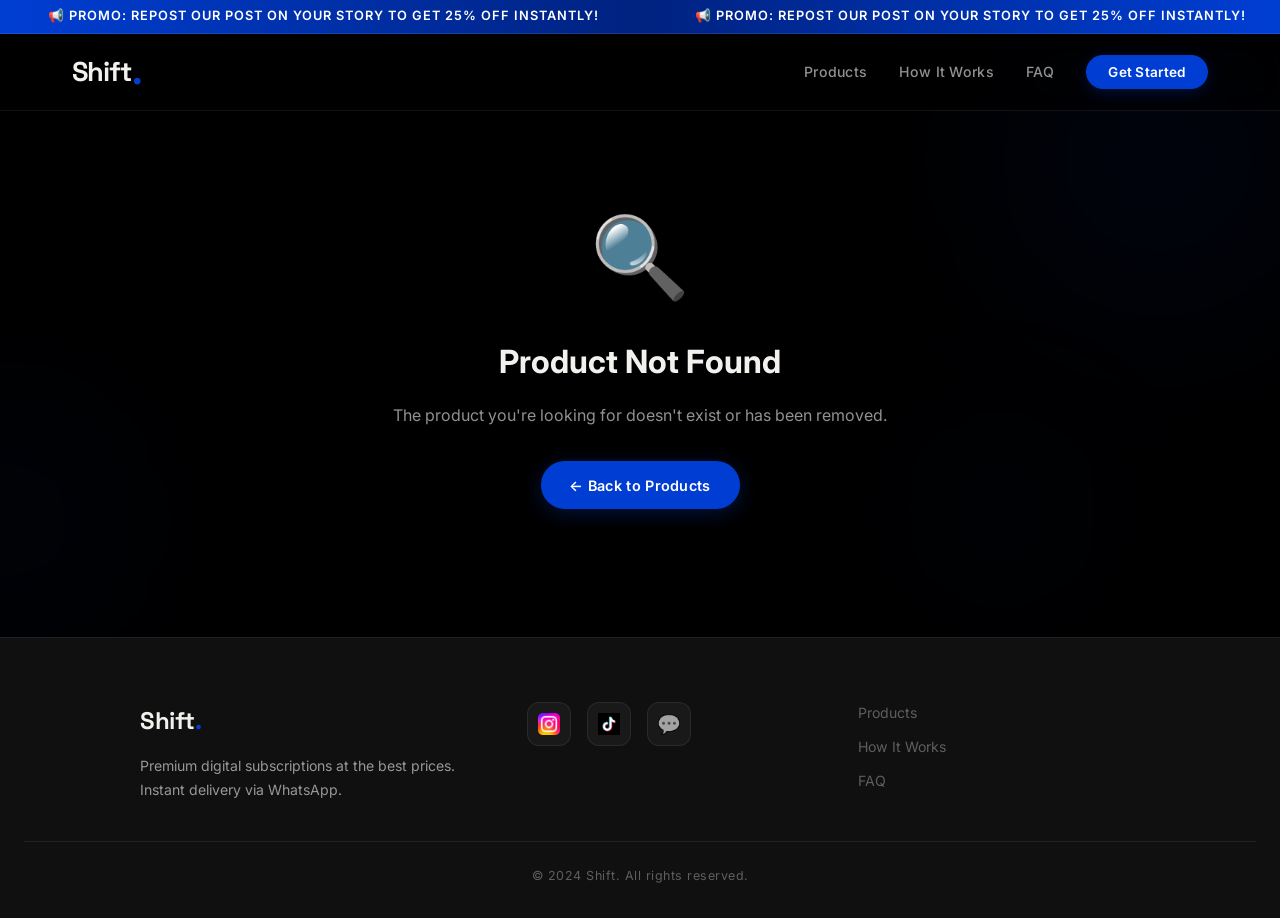
==== commit eeea57f3: "v2.1" ====
--- a/product.html
+++ b/product.html
@@ -13,6 +13,25 @@
     <link rel="stylesheet" href="styles.css">
 </head>
 <body>
+
+    <!-- Announcement Bar -->
+    <div class="announcement-bar">
+        <div class="announcement-track">
+            <span class="announcement-item">📢 PROMO: Repost our post on your story to get 25% OFF instantly!</span>
+            <span class="announcement-item">📢 PROMO: Repost our post on your story to get 25% OFF instantly!</span>
+            <span class="announcement-item">🔥 FLASH SALE: Netflix 1 Screen starts at just $3.00!</span>
+            <span class="announcement-item">📢 PROMO: Repost our post on your story to get 25% OFF instantly!</span>
+            <span class="announcement-item">📢 PROMO: Repost our post on your story to get 25% OFF instantly!</span>
+            <span class="announcement-item">📦 New order completed via WhatsApp just now!</span>
+            <!-- Duplicate for infinite scroll -->
+            <span class="announcement-item">📢 PROMO: Repost our post on your story to get 25% OFF instantly!</span>
+            <span class="announcement-item">📢 PROMO: Repost our post on your story to get 25% OFF instantly!</span>
+            <span class="announcement-item">🔥 FLASH SALE: Netflix 1 Screen starts at just $3.00!</span>
+            <span class="announcement-item">📢 PROMO: Repost our post on your story to get 25% OFF instantly!</span>
+            <span class="announcement-item">📢 PROMO: Repost our post on your story to get 25% OFF instantly!</span>
+            <span class="announcement-item">📦 New order completed via WhatsApp just now!</span>
+        </div>
+    </div>
 
     <!-- Background Orbs -->
     <div class="bg-orbs" aria-hidden="true">
--- a/styles.css
+++ b/styles.css
@@ -131,10 +131,47 @@
 .reveal-delay-3 { transition-delay: 0.3s; }
 .reveal-delay-4 { transition-delay: 0.4s; }
 
+/* ===== ANNOUNCEMENT BAR ===== */
+.announcement-bar {
+    background: linear-gradient(90deg, var(--blue), #002280, var(--blue));
+    color: var(--white);
+    font-size: 0.8rem;
+    font-weight: 600;
+    text-transform: uppercase;
+    letter-spacing: 1px;
+    height: 34px;
+    display: flex;
+    align-items: center;
+    overflow: hidden;
+    position: fixed;
+    top: 0;
+    left: 0;
+    width: 100%;
+    z-index: 1001;
+    border-bottom: 1px solid rgba(255, 255, 255, 0.1);
+}
+
+.announcement-track {
+    display: flex;
+    width: max-content;
+    animation: marquee 25s linear infinite;
+    white-space: nowrap;
+}
+
+.announcement-item {
+    padding: 0 3rem;
+    display: inline-block;
+}
+
+@keyframes marquee {
+    0% { transform: translate3d(0, 0, 0); }
+    100% { transform: translate3d(-50%, 0, 0); }
+}
+
 /* ===== NAVBAR ===== */
 .navbar {
     position: fixed;
-    top: 0;
+    top: 34px;
     left: 0;
     width: 100%;
     z-index: 1000;
@@ -1661,11 +1698,11 @@
 
     .nav-links {
         position: fixed;
-        top: 0;
+        top: 34px;
         right: -100%;
         width: 100%;
-        height: 100vh;
-        height: 100dvh;
+        height: calc(100vh - 34px);
+        height: calc(100dvh - 34px);
         background: rgba(0, 0, 0, 0.97);
         backdrop-filter: blur(24px);
         flex-direction: column;
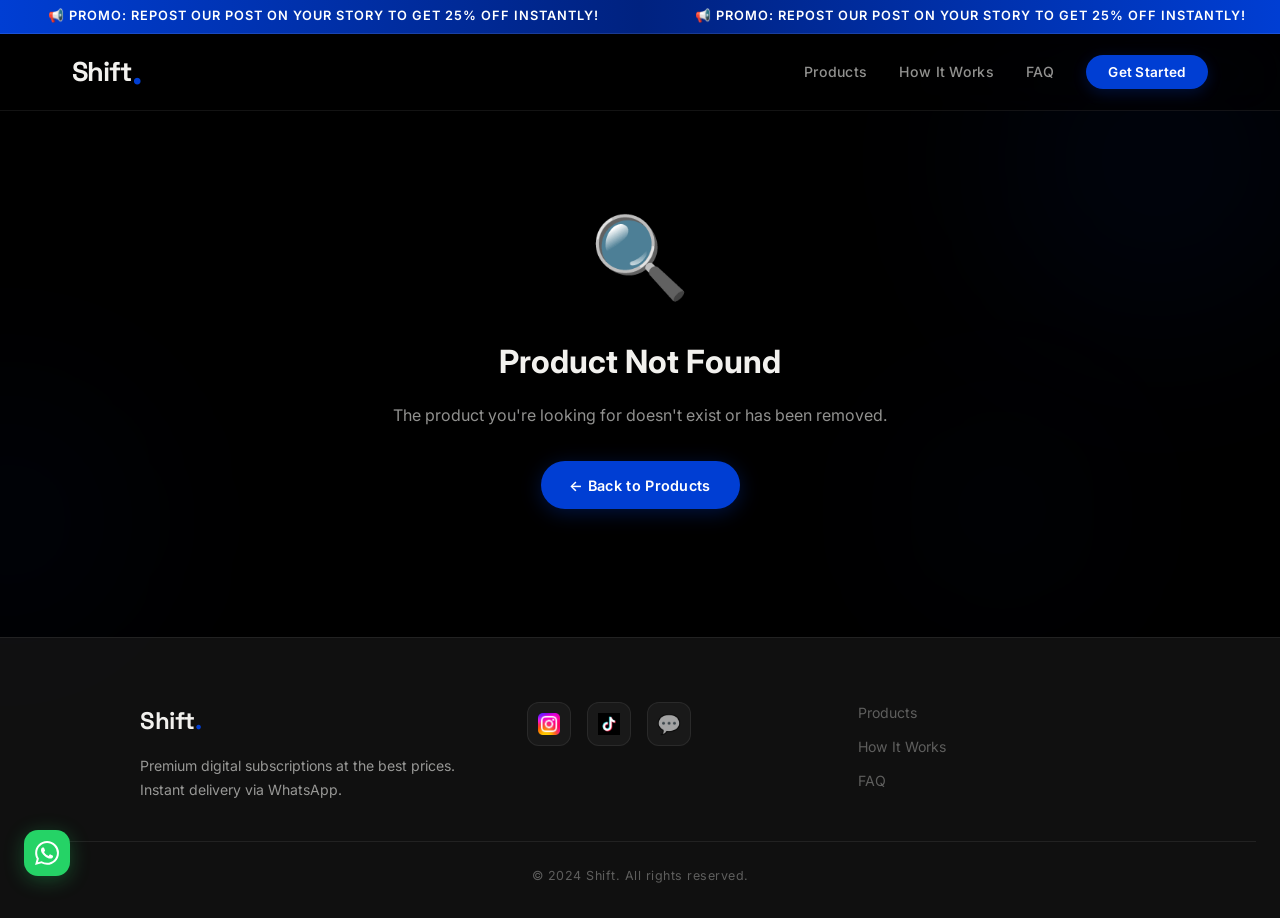
==== commit 7d7f2b5c: "wp button" ====
--- a/product.html
+++ b/product.html
@@ -101,6 +101,10 @@
         </div>
     </div>
 
+    <a href="https://wa.me/+96171817081" class="floating-whatsapp" target="_blank" title="Chat on WhatsApp">
+        <svg width="24" height="24" viewBox="0 0 24 24" fill="currentColor"><path d="M17.472 14.382c-.297-.149-1.758-.867-2.03-.967-.273-.099-.471-.148-.67.15-.197.297-.767.966-.94 1.164-.173.199-.347.223-.644.075-.297-.15-1.255-.463-2.39-1.475-.883-.788-1.48-1.761-1.653-2.059-.173-.297-.018-.458.13-.606.134-.133.298-.347.446-.52.149-.174.198-.298.298-.497.099-.198.05-.371-.025-.52-.075-.149-.669-1.612-.916-2.207-.242-.579-.487-.5-.669-.51-.173-.008-.371-.01-.57-.01-.198 0-.52.074-.792.372-.272.297-1.04 1.016-1.04 2.479 0 1.462 1.065 2.875 1.213 3.074.149.198 2.096 3.2 5.077 4.487.709.306 1.262.489 1.694.625.712.227 1.36.195 1.871.118.571-.085 1.758-.719 2.006-1.413.248-.694.248-1.289.173-1.413-.074-.124-.272-.198-.57-.347m-5.421 7.403h-.004a9.87 9.87 0 01-5.031-1.378l-.361-.214-3.741.982.998-3.648-.235-.374a9.86 9.86 0 01-1.51-5.26c.001-5.45 4.436-9.884 9.888-9.884 2.64 0 5.122 1.03 6.988 2.898a9.825 9.825 0 012.893 6.994c-.003 5.45-4.437 9.884-9.885 9.884m8.413-18.297A11.815 11.815 0 0012.05 0C5.495 0 .16 5.335.157 11.892c0 2.096.547 4.142 1.588 5.945L.057 24l6.305-1.654a11.882 11.882 0 005.683 1.448h.005c6.554 0 11.89-5.335 11.893-11.893a11.821 11.821 0 00-3.48-8.413z"/></svg>
+    </a>
+
     <button class="scroll-top" id="scrollTop" onclick="window.scrollTo({top: 0, behavior: 'smooth'})">↑</button>
 
     <script src="script.js"></script>
--- a/styles.css
+++ b/styles.css
@@ -1808,4 +1808,34 @@
 /* Large Desktop (1200px+) */
 @media (min-width: 1200px) {
     .products-grid { grid-template-columns: repeat(4, 1fr); }
+}
+
+/* ===== FLOATING STICKY WHATSAPP (BOTTOM LEFT) ===== */
+.floating-whatsapp {
+    position: fixed;
+    bottom: 1.5rem;
+    left: 1.5rem;
+    width: 46px;
+    height: 46px;
+    background-color: var(--green);
+    color: var(--white);
+    border-radius: 14px;
+    display: flex;
+    align-items: center;
+    justify-content: center;
+    cursor: pointer;
+    z-index: 999;
+    box-shadow: 0 4px 20px rgba(37, 211, 102, 0.3);
+    transition: var(--transition);
+    text-decoration: none;
+}
+
+.floating-whatsapp:hover {
+    background-color: #1ea952;
+    transform: translateY(-3px);
+    box-shadow: 0 8px 30px rgba(37, 211, 102, 0.45);
+}
+
+.floating-whatsapp:active {
+    transform: scale(0.92);
 }
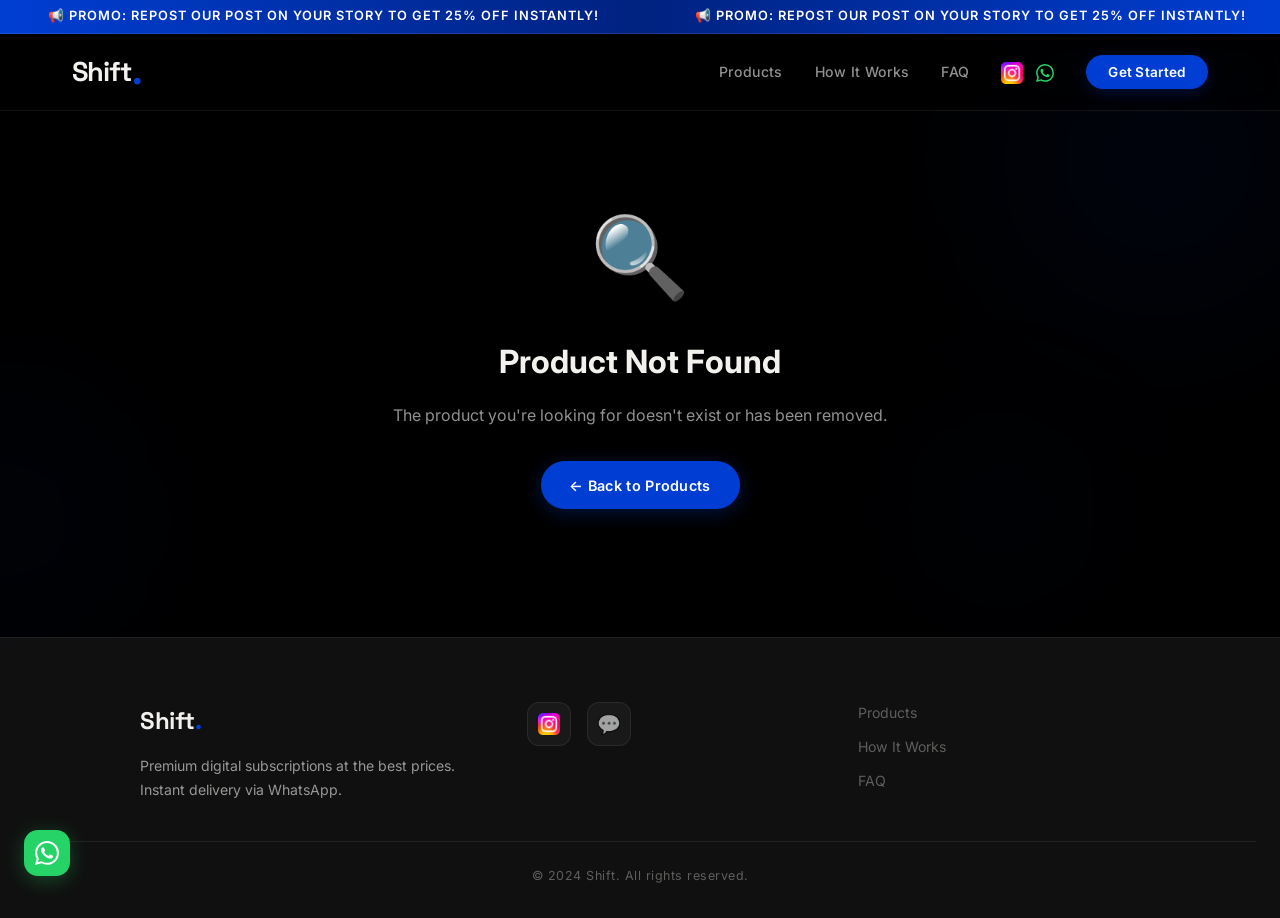
==== commit 0e763001: "added styles, whatsapp" ====
--- a/product.html
+++ b/product.html
@@ -48,6 +48,16 @@
                 <li><a href="index.html#products">Products</a></li>
                 <li><a href="index.html#how-it-works">How It Works</a></li>
                 <li><a href="index.html#faq">FAQ</a></li>
+                <li>
+                    <div class="nav-social">
+                        <a href="https://instagram.com/0shiftagency" target="_blank" title="Instagram">
+                            <img src="images/instagram_logo.png" alt="Instagram" class="social-icon-img">
+                        </a>
+                        <a href="https://wa.me/+96171817081" target="_blank" title="WhatsApp">
+                            <svg width="18" height="18" viewBox="0 0 24 24" fill="currentColor" style="vertical-align: middle; color: var(--green);"><path d="M17.472 14.382c-.297-.149-1.758-.867-2.03-.967-.273-.099-.471-.148-.67.15-.197.297-.767.966-.94 1.164-.173.199-.347.223-.644.075-.297-.15-1.255-.463-2.39-1.475-.883-.788-1.48-1.761-1.653-2.059-.173-.297-.018-.458.13-.606.134-.133.298-.347.446-.52.149-.174.198-.298.298-.497.099-.198.05-.371-.025-.52-.075-.149-.669-1.612-.916-2.207-.242-.579-.487-.5-.669-.51-.173-.008-.371-.01-.57-.01-.198 0-.52.074-.792.372-.272.297-1.04 1.016-1.04 2.479 0 1.462 1.065 2.875 1.213 3.074.149.198 2.096 3.2 5.077 4.487.709.306 1.262.489 1.694.625.712.227 1.36.195 1.871.118.571-.085 1.758-.719 2.006-1.413.248-.694.248-1.289.173-1.413-.074-.124-.272-.198-.57-.347m-5.421 7.403h-.004a9.87 9.87 0 01-5.031-1.378l-.361-.214-3.741.982.998-3.648-.235-.374a9.86 9.86 0 01-1.51-5.26c.001-5.45 4.436-9.884 9.888-9.884 2.64 0 5.122 1.03 6.988 2.898a9.825 9.825 0 012.893 6.994c-.003 5.45-4.437 9.884-9.885 9.884m8.413-18.297A11.815 11.815 0 0012.05 0C5.495 0 .16 5.335.157 11.892c0 2.096.547 4.142 1.588 5.945L.057 24l6.305-1.654a11.882 11.882 0 005.683 1.448h.005c6.554 0 11.89-5.335 11.893-11.893a11.821 11.821 0 00-3.48-8.413z"/></svg>
+                        </a>
+                    </div>
+                </li>
                 <li><a href="index.html#products" class="nav-cta">Get Started</a></li>
             </ul>
             <div class="hamburger" id="hamburger" onclick="toggleMenu()">
@@ -70,9 +80,6 @@
                 <div class="footer-social">
                     <a href="https://instagram.com/0shiftagency" target="_blank" title="Instagram">
                         <img src="images/instagram_logo.png" alt="Instagram" class="social-icon-img">
-                    </a>
-                    <a href="https://tiktok.com/@0shiftagency" target="_blank" title="TikTok">
-                        <img src="images/tiktok_logo.png" alt="TikTok" class="social-icon-img">
                     </a>
                     <a href="#" onclick="openWhatsApp('General Inquiry', '0', ''); return false;" title="WhatsApp">💬</a>
                 </div>
--- a/styles.css
+++ b/styles.css
@@ -721,10 +721,12 @@
     backdrop-filter: blur(12px);
     border-radius: var(--card-radius);
     padding: 1.5rem;
-    border: 1px solid var(--glass-border);
+    border: 1px solid rgba(0, 62, 211, 0.25);
     transition: transform 0.35s cubic-bezier(0.16, 1, 0.3, 1),
                 border-color 0.3s ease,
                 box-shadow 0.35s ease;
+    box-shadow: 0 4px 30px rgba(0, 0, 0, 0.2), 
+                0 0 15px rgba(0, 62, 211, 0.12);
     cursor: pointer;
     text-decoration: none;
     color: inherit;
@@ -750,9 +752,9 @@
 
 .product-card:hover {
     transform: translateY(-6px);
-    border-color: rgba(0, 62, 211, 0.25);
-    box-shadow: 0 20px 50px rgba(0, 0, 0, 0.4),
-                0 0 40px rgba(0, 62, 211, 0.06);
+    border-color: rgba(0, 62, 211, 0.6);
+    box-shadow: 0 20px 50px rgba(0, 0, 0, 0.45),
+                0 0 25px rgba(0, 62, 211, 0.25);
 }
 
 .product-card:hover::before {
